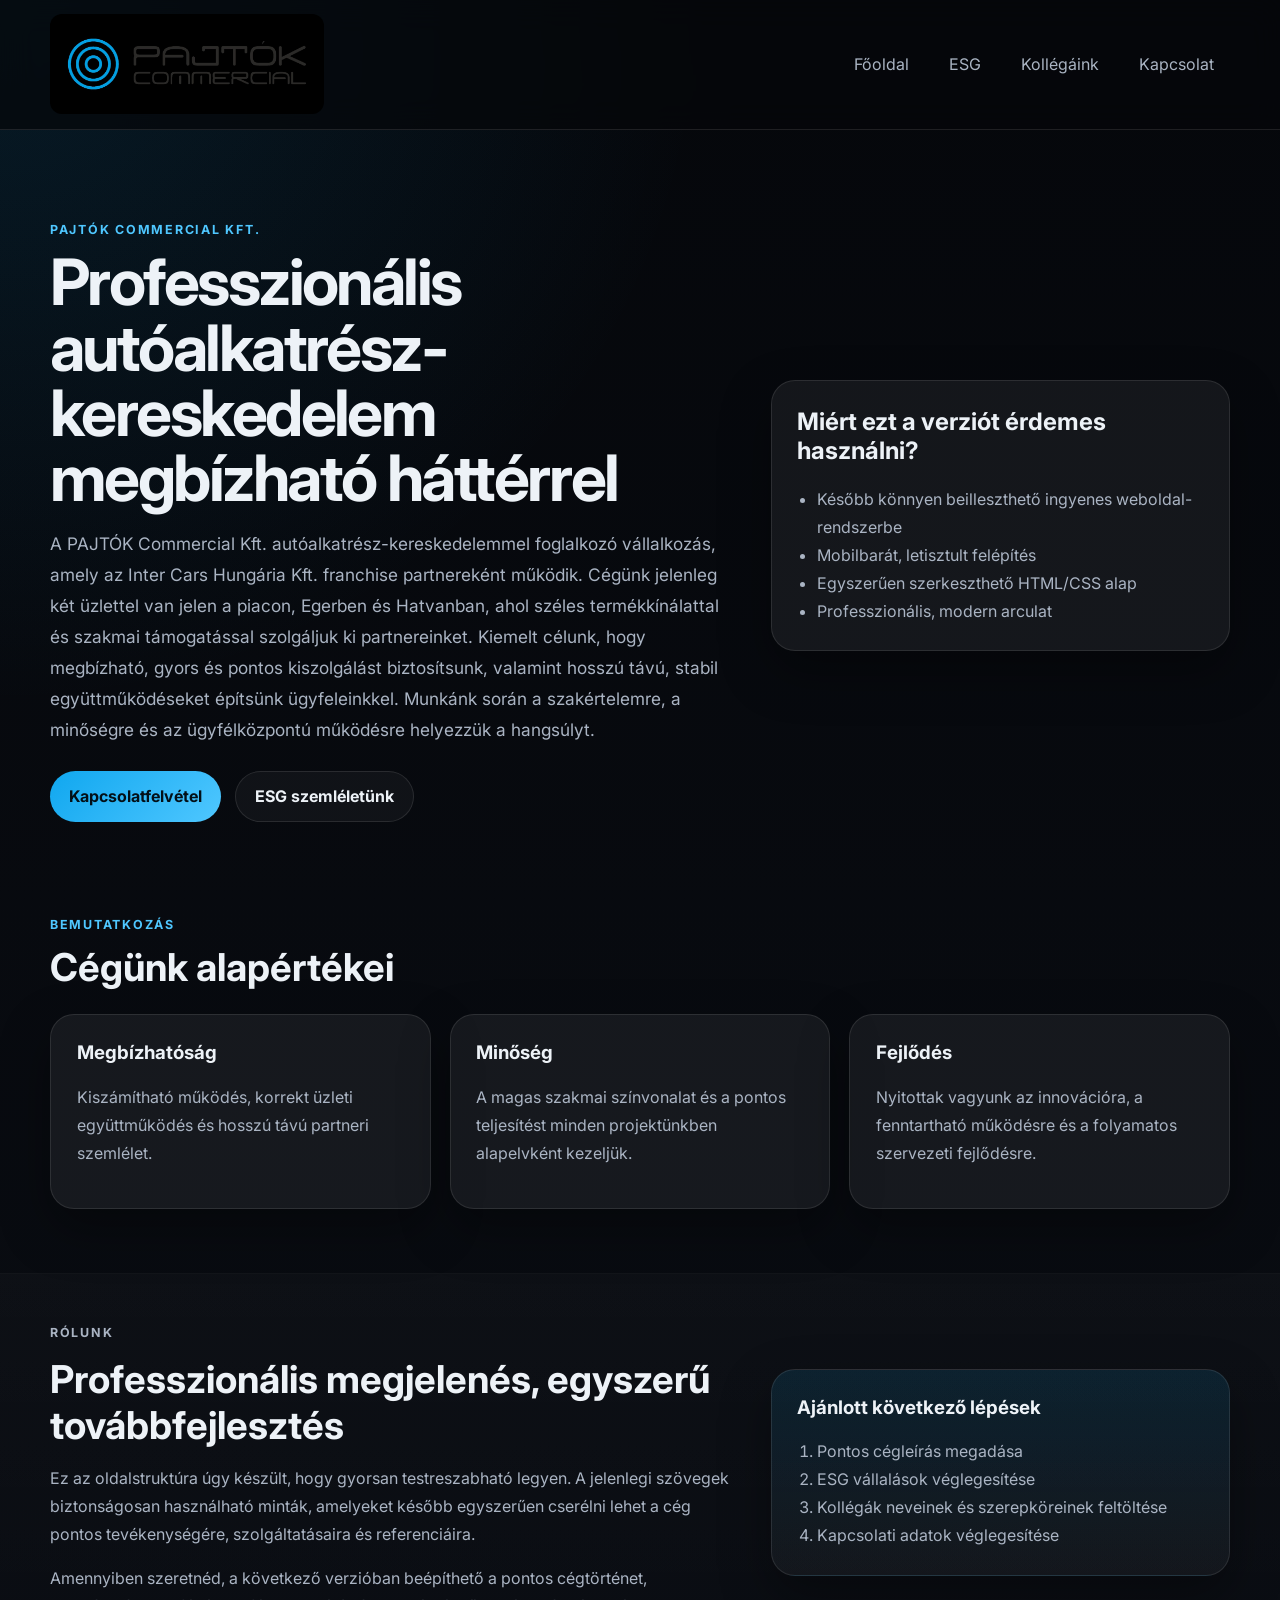
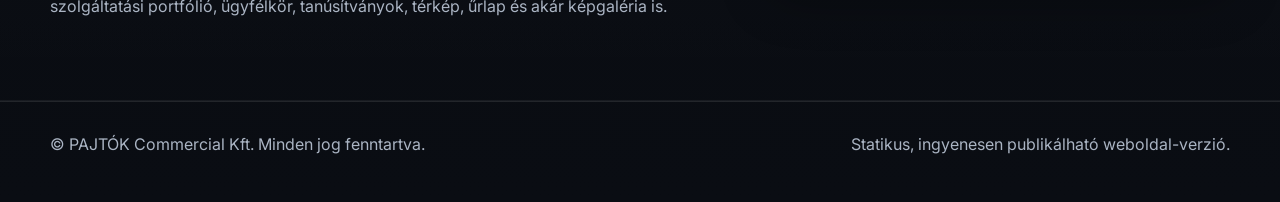
==== index.html @ 1215d2cc "Update index.html" ====
<!DOCTYPE html>
<html lang="hu">
<head>
  <meta charset="UTF-8" />
  <meta name="viewport" content="width=device-width, initial-scale=1.0" />
  <title>PAJTÓK Commercial Kft. – Bemutatkozás</title>
  <meta name="description" content="PAJTÓK Commercial Kft. bemutatkozó oldala." />
  <link rel="preconnect" href="https://fonts.googleapis.com">
  <link rel="preconnect" href="https://fonts.gstatic.com" crossorigin>
  <link href="https://fonts.googleapis.com/css2?family=Inter:wght@400;500;600;700;800&display=swap" rel="stylesheet">
  <link rel="stylesheet" href="styles.css" />
</head>
<body>
  <header class="site-header">
    <div class="container nav-wrap">
      <a class="brand" href="index.html">
        <img src="logo.jpg" alt="PAJTÓK Commercial Kft. logó" class="brand-logo" />
      </a>
      <button class="menu-toggle" aria-label="Menü megnyitása">☰</button>
      <nav class="site-nav">
        <a href="index.html">Főoldal</a>
<a href="esg.html">ESG</a>
<a href="kollegaink.html">Kollégáink</a>
<a href="kapcsolat.html">Kapcsolat</a>
      </nav>
    </div>
  </header>

  <main>
    <section class="hero">
      <div class="container hero-grid">
        <div>
          <p class="eyebrow">PAJTÓK Commercial Kft.</p>
          <h1>Professzionális autóalkatrész-kereskedelem megbízható háttérrel</h1>
          <p class="lead">
A PAJTÓK Commercial Kft. autóalkatrész-kereskedelemmel foglalkozó vállalkozás, amely az Inter Cars Hungária Kft. franchise partnereként működik. 
Cégünk jelenleg két üzlettel van jelen a piacon, Egerben és Hatvanban, ahol széles termékkínálattal és szakmai támogatással szolgáljuk ki partnereinket.

Kiemelt célunk, hogy megbízható, gyors és pontos kiszolgálást biztosítsunk, valamint hosszú távú, stabil együttműködéseket építsünk ügyfeleinkkel. 
Munkánk során a szakértelemre, a minőségre és az ügyfélközpontú működésre helyezzük a hangsúlyt.
</p>
          </p>
          <div class="hero-actions">
            <a class="btn btn-primary" href="kapcsolat.html">Kapcsolatfelvétel</a>
            <a class="btn btn-secondary" href="esg.html">ESG szemléletünk</a>
          </div>
        </div>
        <div class="hero-card glass">
          <h2>Miért ezt a verziót érdemes használni?</h2>
          <ul class="check-list">
            <li>Később könnyen beilleszthető ingyenes weboldal-rendszerbe</li>
            <li>Mobilbarát, letisztult felépítés</li>
            <li>Egyszerűen szerkeszthető HTML/CSS alap</li>
            <li>Professzionális, modern arculat</li>
          </ul>
        </div>
      </div>
    </section>

    <section class="section">
      <div class="container">
        <div class="section-heading">
          <p class="eyebrow">Bemutatkozás</p>
          <h2>Cégünk alapértékei</h2>
        </div>
        <div class="cards three">
          <article class="card">
            <h3>Megbízhatóság</h3>
            <p>Kiszámítható működés, korrekt üzleti együttműködés és hosszú távú partneri szemlélet.</p>
          </article>
          <article class="card">
            <h3>Minőség</h3>
            <p>A magas szakmai színvonalat és a pontos teljesítést minden projektünkben alapelvként kezeljük.</p>
          </article>
          <article class="card">
            <h3>Fejlődés</h3>
            <p>Nyitottak vagyunk az innovációra, a fenntartható működésre és a folyamatos szervezeti fejlődésre.</p>
          </article>
        </div>
      </div>
    </section>

    <section class="section section-alt">
      <div class="container split">
        <div>
          <p class="eyebrow">Rólunk</p>
          <h2>Professzionális megjelenés, egyszerű továbbfejlesztés</h2>
          <p>
            Ez az oldalstruktúra úgy készült, hogy gyorsan testreszabható legyen. A jelenlegi szövegek biztonságosan használható minták,
            amelyeket később egyszerűen cserélni lehet a cég pontos tevékenységére, szolgáltatásaira és referenciáira.
          </p>
          <p>
            Amennyiben szeretnéd, a következő verzióban beépíthető a pontos cégtörténet, szolgáltatási portfólió, ügyfélkör, tanúsítványok,
            térkép, űrlap és akár képgaléria is.
          </p>
        </div>
        <aside class="card accent-card">
          <h3>Ajánlott következő lépések</h3>
          <ol>
            <li>Pontos cégleírás megadása</li>
            <li>ESG vállalások véglegesítése</li>
            <li>Kollégák neveinek és szerepköreinek feltöltése</li>
            <li>Kapcsolati adatok véglegesítése</li>
          </ol>
        </aside>
      </div>
    </section>
  </main>

  <footer class="site-footer">
    <div class="container footer-wrap">
      <p>© <span id="year"></span> PAJTÓK Commercial Kft. Minden jog fenntartva.</p>
      <p class="footer-note">Statikus, ingyenesen publikálható weboldal-verzió.</p>
    </div>
  </footer>

  <script src="script.js"></script>
</body>
</html>
---- styles.css ----
:root {
  --bg: #06070a;
  --bg-soft: #0e1118;
  --panel: rgba(255, 255, 255, 0.06);
  --panel-strong: rgba(255, 255, 255, 0.09);
  --text: #edf2f7;
  --muted: #aab4c3;
  --line: rgba(255, 255, 255, 0.10);
  --accent: #10a7ef;
  --accent-2: #4fc7ff;
  --shadow: 0 20px 50px rgba(0,0,0,.35);
  --radius: 24px;
  --container: 1180px;
}

* { box-sizing: border-box; }
html { scroll-behavior: smooth; }
body {
  margin: 0;
  font-family: 'Inter', system-ui, sans-serif;
  background:
    radial-gradient(circle at top left, rgba(16, 167, 239, 0.12), transparent 32%),
    linear-gradient(180deg, #05070b 0%, #0a0d13 100%);
  color: var(--text);
}

a { color: inherit; text-decoration: none; }
img { max-width: 100%; display: block; }

.container {
  width: min(calc(100% - 2rem), var(--container));
  margin: 0 auto;
}

.site-header {
  position: sticky;
  top: 0;
  z-index: 20;
  backdrop-filter: blur(16px);
  background: rgba(6, 7, 10, 0.72);
  border-bottom: 1px solid var(--line);
}

.nav-wrap {
  display: flex;
  align-items: center;
  justify-content: space-between;
  gap: 1rem;
  padding: 0.9rem 0;
}

.brand-logo {
  height: 100px;
  width: auto;
  object-fit: contain;
  border-radius: 12px;
}

.site-nav {
  display: flex;
  gap: 0.5rem;
  flex-wrap: wrap;
}

.site-nav a {
  padding: 0.85rem 1rem;
  border-radius: 999px;
  color: var(--muted);
  transition: 0.25s ease;
}

.site-nav a:hover,
.site-nav a.active {
  color: white;
  background: rgba(16, 167, 239, 0.14);
}

.menu-toggle {
  display: none;
  border: 1px solid var(--line);
  background: transparent;
  color: white;
  border-radius: 14px;
  padding: 0.6rem 0.8rem;
  font-size: 1.1rem;
}

.hero,
.page-hero {
  padding: 5rem 0 3rem;
}

.hero-grid,
.split,
.contact-grid {
  display: grid;
  grid-template-columns: 1.2fr 0.8fr;
  gap: 2rem;
  align-items: center;
}

.hero h1,
.page-hero h1 {
  font-size: clamp(2.3rem, 5vw, 4.5rem);
  line-height: 1.02;
  margin: 0 0 1rem;
  letter-spacing: -0.04em;
}

.eyebrow {
  color: var(--accent-2);
  text-transform: uppercase;
  letter-spacing: 0.14em;
  font-size: 0.78rem;
  font-weight: 700;
  margin-bottom: 0.75rem;
}

.lead {
  font-size: 1.08rem;
  line-height: 1.8;
  color: var(--muted);
  max-width: 62ch;
}

.narrow { max-width: 54ch; }
.small-hero { padding-bottom: 1rem; }

.hero-actions {
  display: flex;
  gap: 0.85rem;
  flex-wrap: wrap;
  margin-top: 1.6rem;
}

.btn {
  display: inline-flex;
  align-items: center;
  justify-content: center;
  padding: 0.9rem 1.2rem;
  border-radius: 999px;
  font-weight: 700;
  transition: transform .2s ease, opacity .2s ease, background .2s ease;
}

.btn:hover { transform: translateY(-1px); }
.btn-primary {
  background: linear-gradient(135deg, var(--accent), var(--accent-2));
  color: #031018;
}
.btn-secondary {
  border: 1px solid var(--line);
  background: rgba(255,255,255,.04);
}

.glass,
.card,
.team-card {
  background: var(--panel);
  border: 1px solid var(--line);
  border-radius: var(--radius);
  box-shadow: var(--shadow);
}

.hero-card,
.card,
.team-card {
  padding: 1.6rem;
}

.section {
  padding: 2.2rem 0 4rem;
}

.section-alt {
  background: linear-gradient(180deg, rgba(255,255,255,0.02), rgba(255,255,255,0));
  border-top: 1px solid rgba(255,255,255,0.04);
  border-bottom: 1px solid rgba(255,255,255,0.04);
}

.section-heading { margin-bottom: 1.5rem; }
.section-heading h2,
.split h2 { font-size: clamp(1.8rem, 3vw, 2.7rem); margin: 0; }

.cards.three {
  display: grid;
  grid-template-columns: repeat(3, 1fr);
  gap: 1.2rem;
}

.card h3,
.team-card h3,
.hero-card h2 { margin-top: 0; }
.card p,
.team-card p,
.split p,
.hero-card li,
.styled-list li,
.accent-card li { color: var(--muted); line-height: 1.75; }

.check-list,
.styled-list,
.accent-card ol {
  margin: 0;
  padding-left: 1.2rem;
}

.pill {
  display: inline-block;
  margin-bottom: 0.9rem;
  padding: 0.35rem 0.7rem;
  border-radius: 999px;
  background: rgba(16, 167, 239, 0.14);
  color: var(--accent-2);
  font-size: 0.82rem;
  font-weight: 700;
}

.accent-card {
  background: linear-gradient(180deg, rgba(16,167,239,.12), rgba(255,255,255,.04));
}

.team-card {
  text-align: center;
}

.avatar {
  width: 74px;
  height: 74px;
  margin: 0 auto 1rem;
  border-radius: 50%;
  background: linear-gradient(135deg, var(--accent), var(--accent-2));
  color: #031018;
  display: grid;
  place-items: center;
  font-weight: 800;
  font-size: 1.15rem;
}

.role {
  color: var(--accent-2) !important;
  font-weight: 600;
}

.contact-grid {
  align-items: start;
}

.contact-card h2 { margin-top: 0; }
.contact-list {
  display: grid;
  gap: 1rem;
}
.contact-label {
  display: block;
  color: var(--muted);
  font-size: 0.82rem;
  margin-bottom: 0.25rem;
  text-transform: uppercase;
  letter-spacing: 0.08em;
}

.contact-form {
  display: grid;
  gap: 1rem;
}

.contact-form label {
  display: grid;
  gap: 0.5rem;
  color: var(--muted);
  font-weight: 500;
}

.contact-form input,
.contact-form textarea {
  width: 100%;
  border: 1px solid var(--line);
  border-radius: 18px;
  background: rgba(255,255,255,0.04);
  color: white;
  padding: 0.95rem 1rem;
  font: inherit;
}

.form-note {
  margin-top: 0.9rem;
  color: var(--muted);
  font-size: 0.92rem;
}

.site-footer {
  border-top: 1px solid var(--line);
  padding: 1rem 0 2rem;
}

.footer-wrap {
  display: flex;
  justify-content: space-between;
  gap: 1rem;
  flex-wrap: wrap;
  color: var(--muted);
}

@media (max-width: 920px) {
  .hero-grid,
  .split,
  .contact-grid,
  .cards.three {
    grid-template-columns: 1fr;
  }

  .menu-toggle { display: inline-block; }
  .site-nav {
    display: none;
    position: absolute;
    left: 1rem;
    right: 1rem;
    top: calc(100% + 0.5rem);
    flex-direction: column;
    padding: 0.8rem;
    background: rgba(8, 10, 15, 0.98);
    border: 1px solid var(--line);
    border-radius: 20px;
  }
  .site-nav.open { display: flex; }
}
.brand {
background: transparent;
  padding: 0;
  border-radius: 0;
}
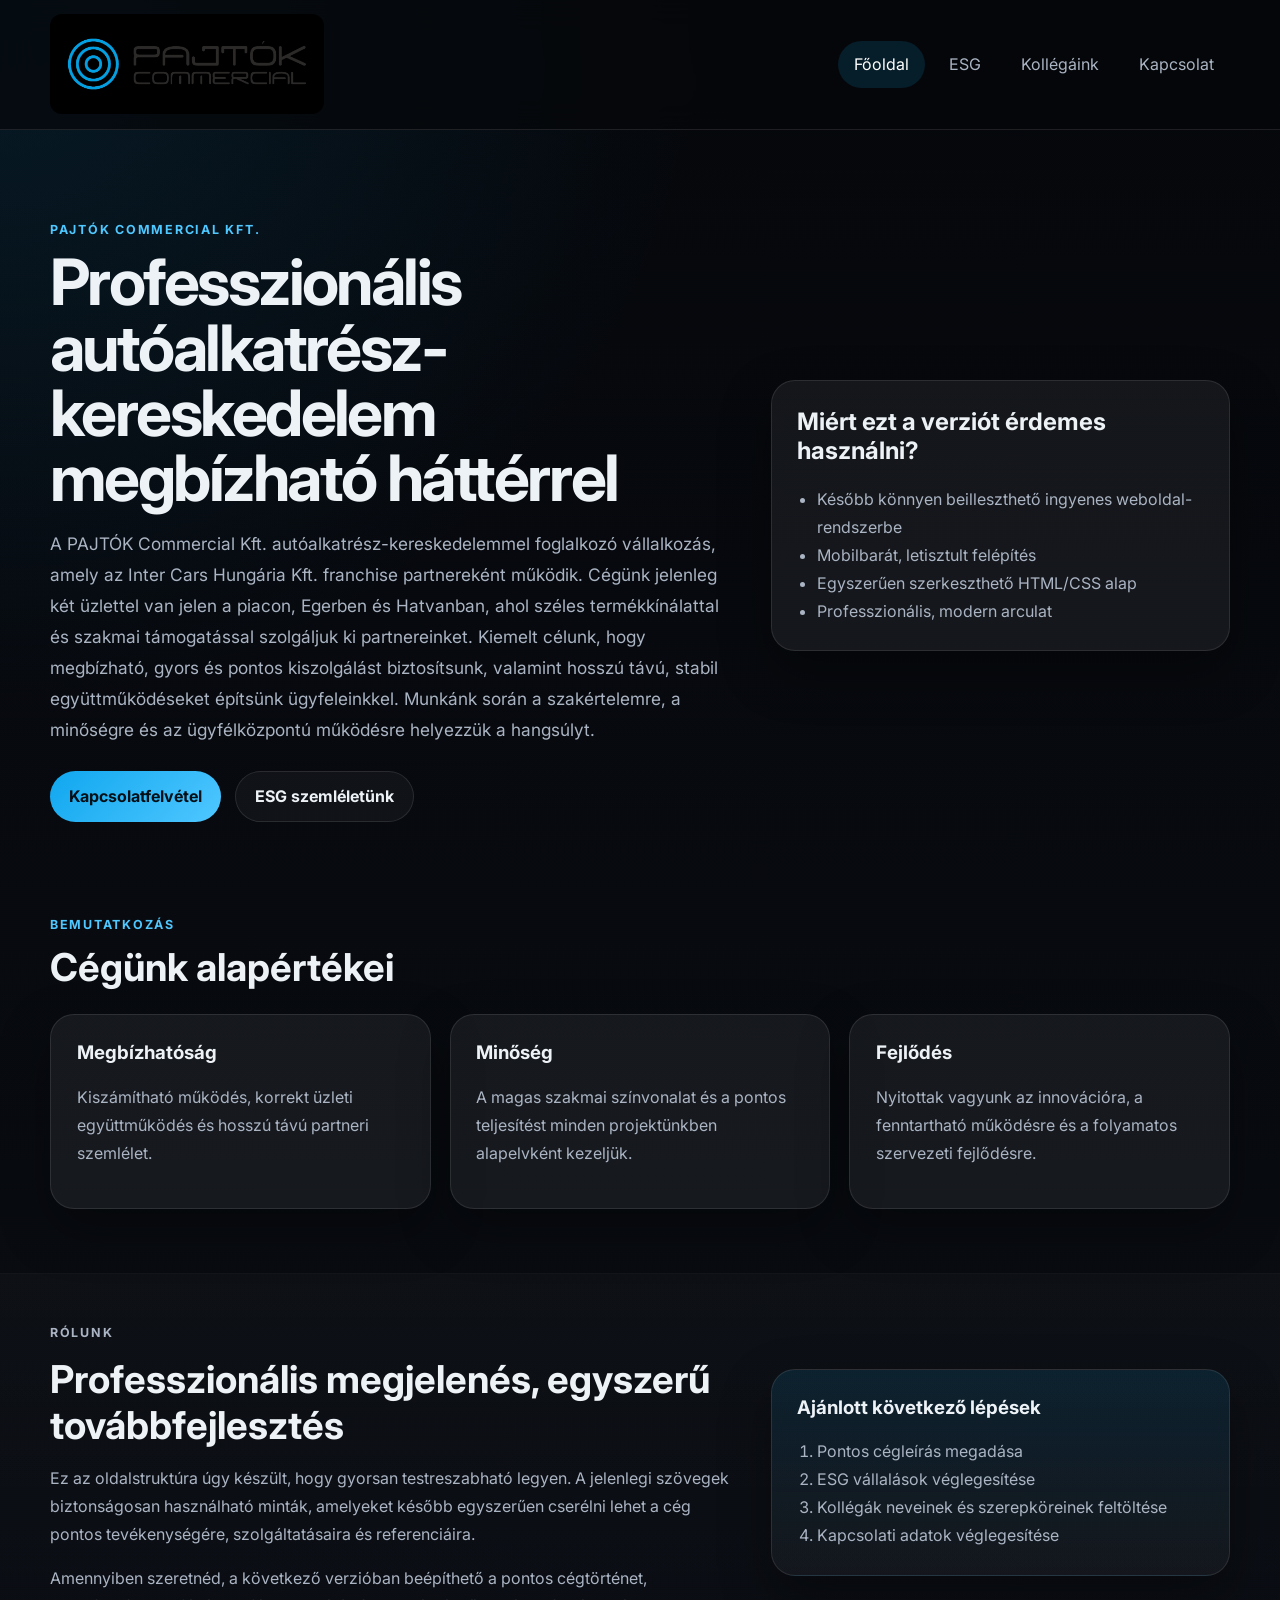
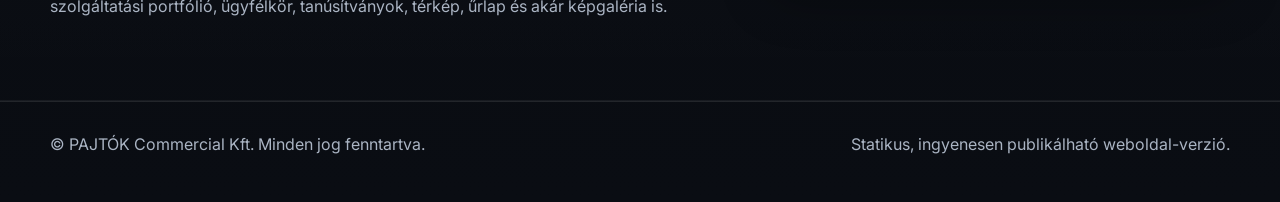
==== commit bf407df6: "Update index.html" ====
--- a/index.html
+++ b/index.html
@@ -18,7 +18,7 @@
       </a>
       <button class="menu-toggle" aria-label="Menü megnyitása">☰</button>
       <nav class="site-nav">
-        <a href="index.html">Főoldal</a>
+        <a class="active" href="index.html">Főoldal</a>
 <a href="esg.html">ESG</a>
 <a href="kollegaink.html">Kollégáink</a>
 <a href="kapcsolat.html">Kapcsolat</a>
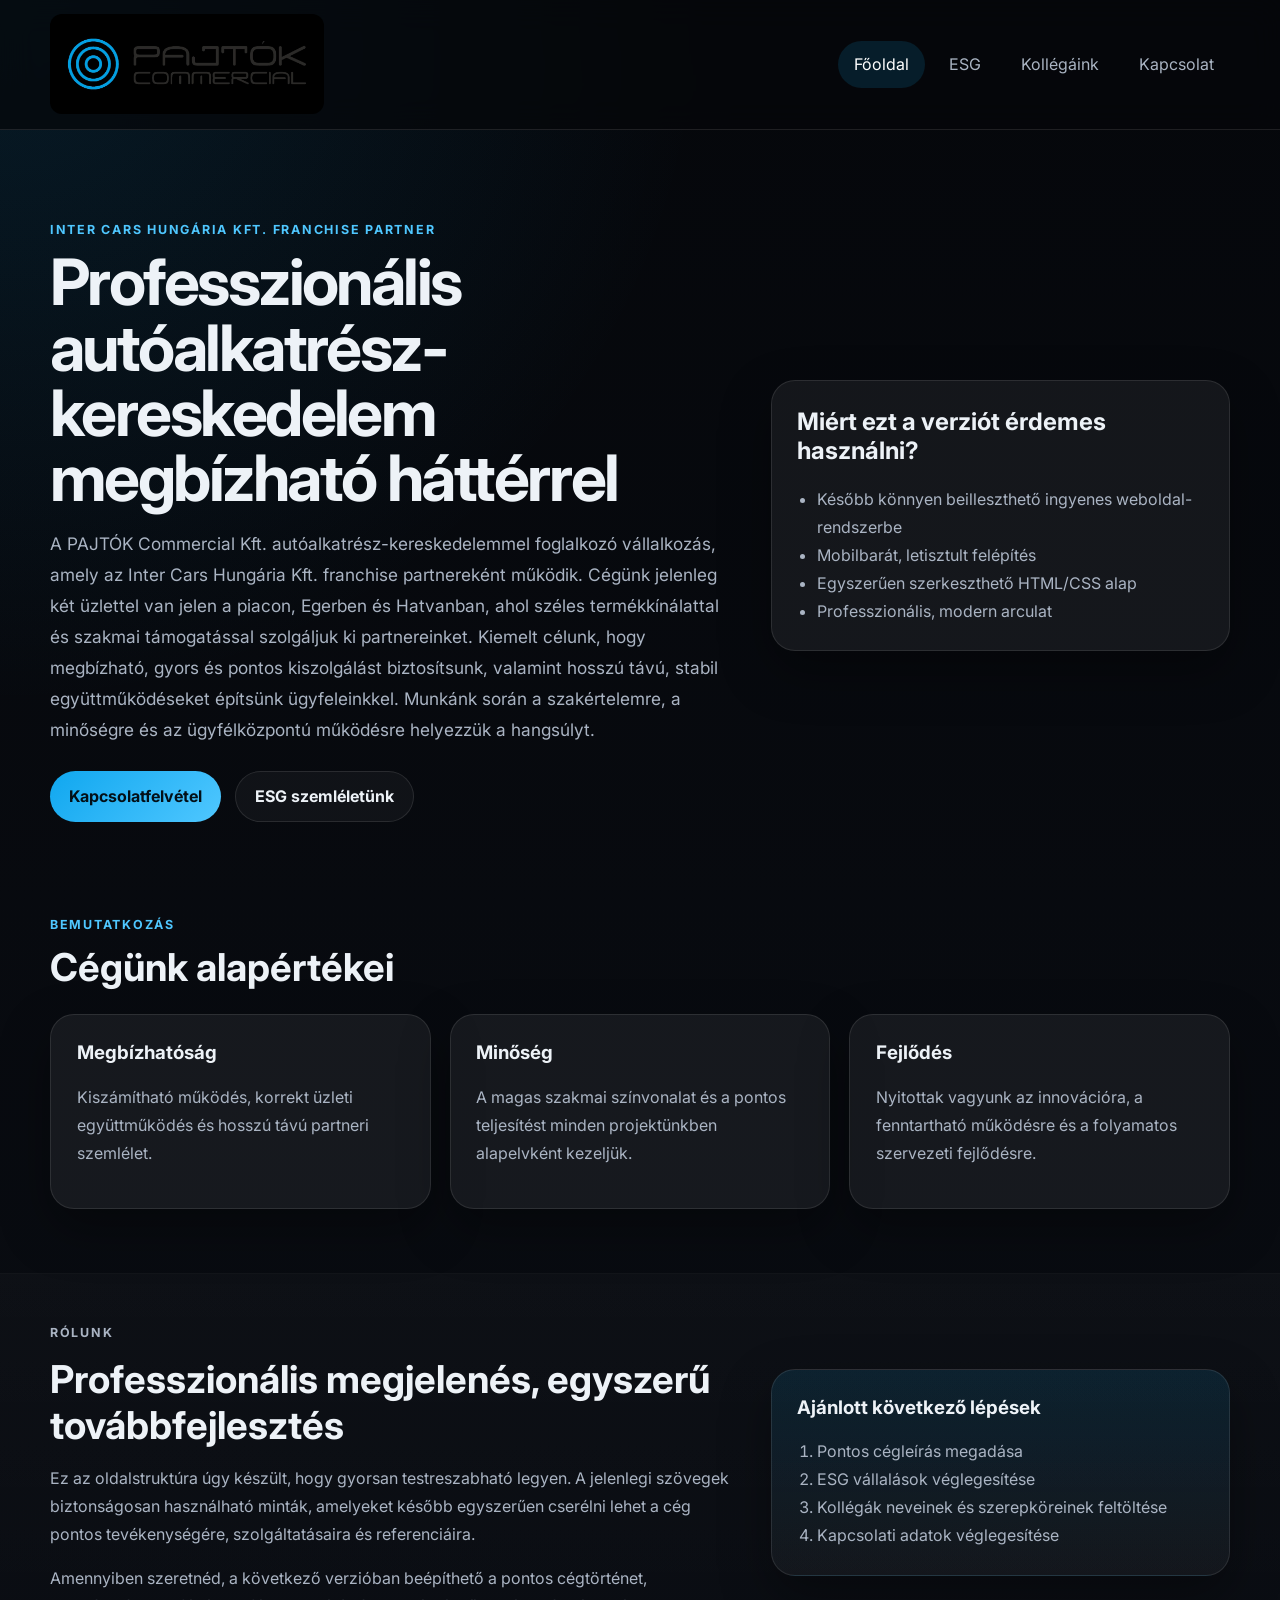
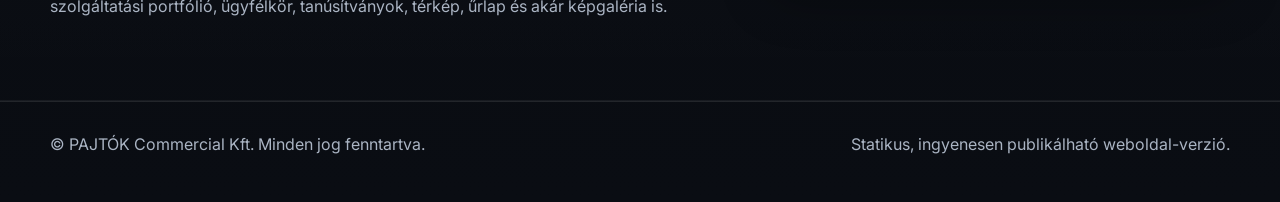
==== commit 4211d46b: "Update index.html" ====
--- a/index.html
+++ b/index.html
@@ -30,7 +30,7 @@
     <section class="hero">
       <div class="container hero-grid">
         <div>
-          <p class="eyebrow">PAJTÓK Commercial Kft.</p>
+          <p class="eyebrow">Inter Cars Hungária Kft. franchise partner</p>
           <h1>Professzionális autóalkatrész-kereskedelem megbízható háttérrel</h1>
           <p class="lead">
 A PAJTÓK Commercial Kft. autóalkatrész-kereskedelemmel foglalkozó vállalkozás, amely az Inter Cars Hungária Kft. franchise partnereként működik. 
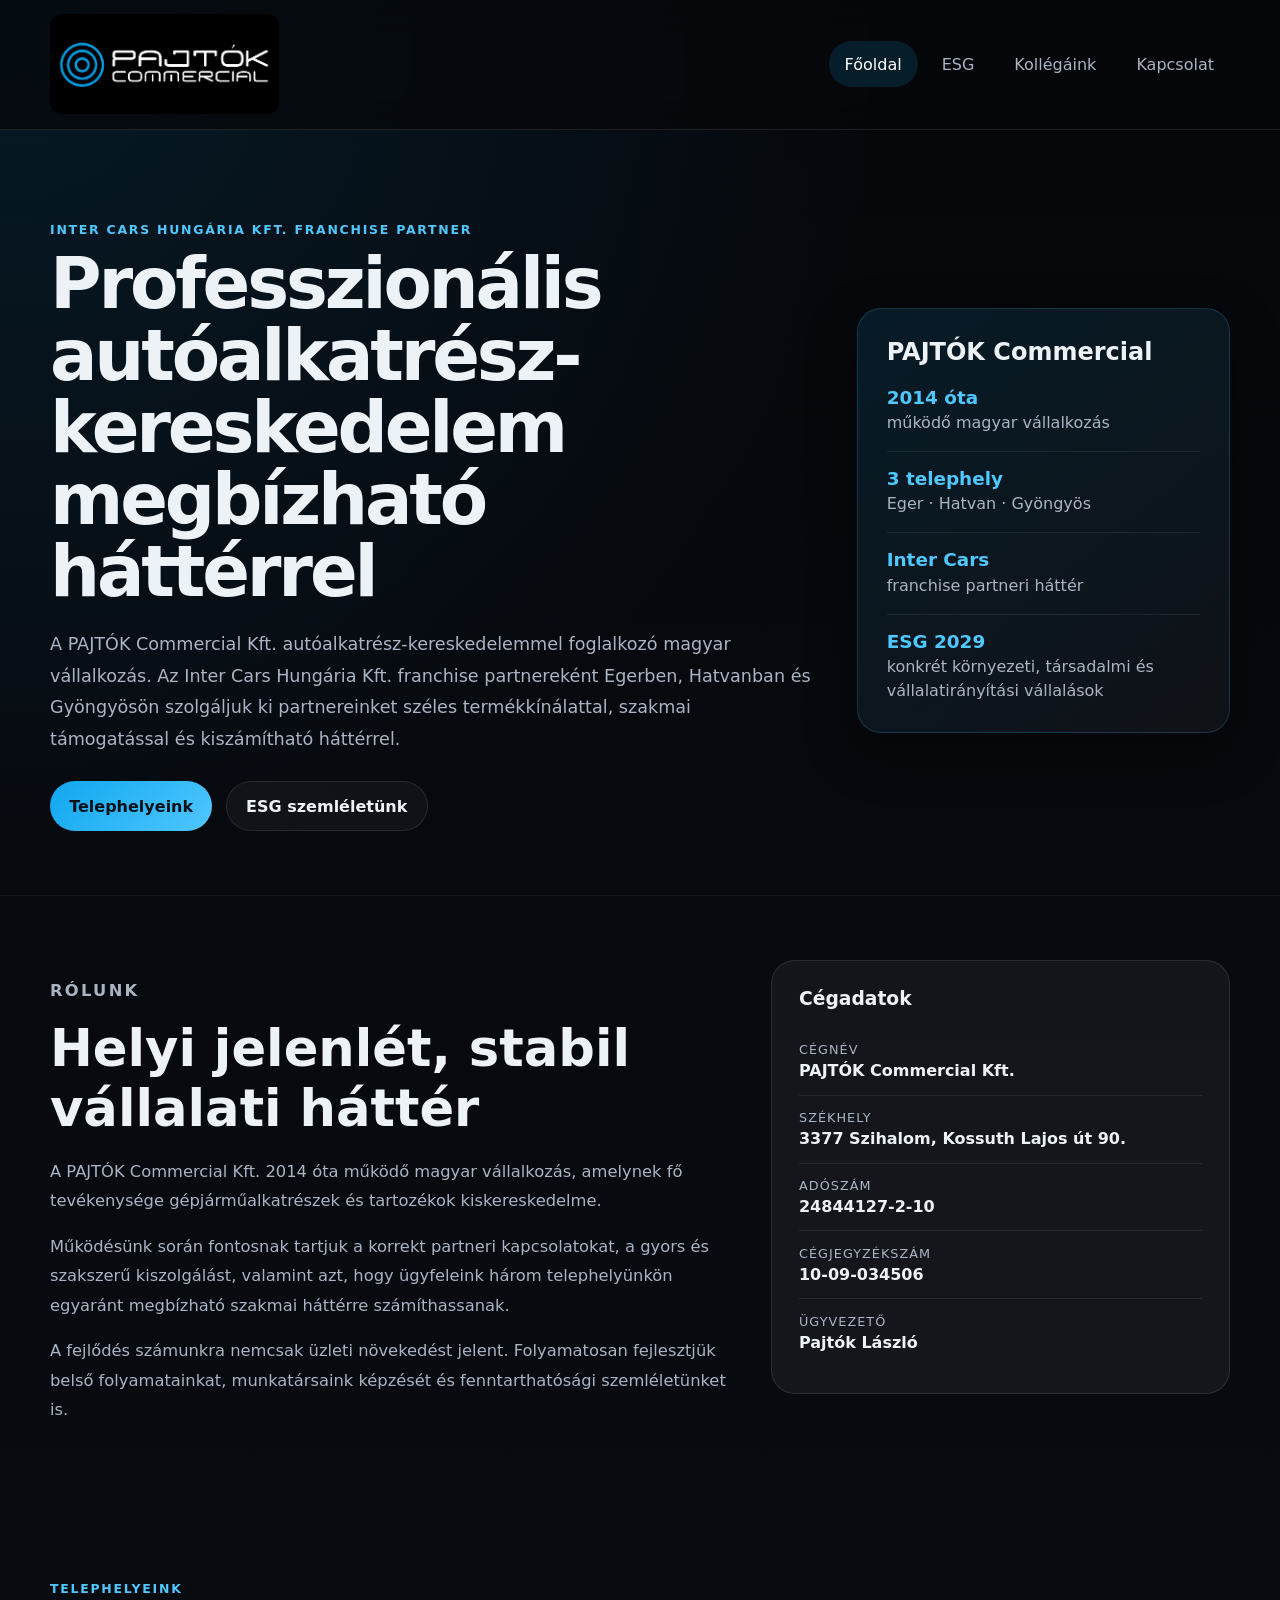
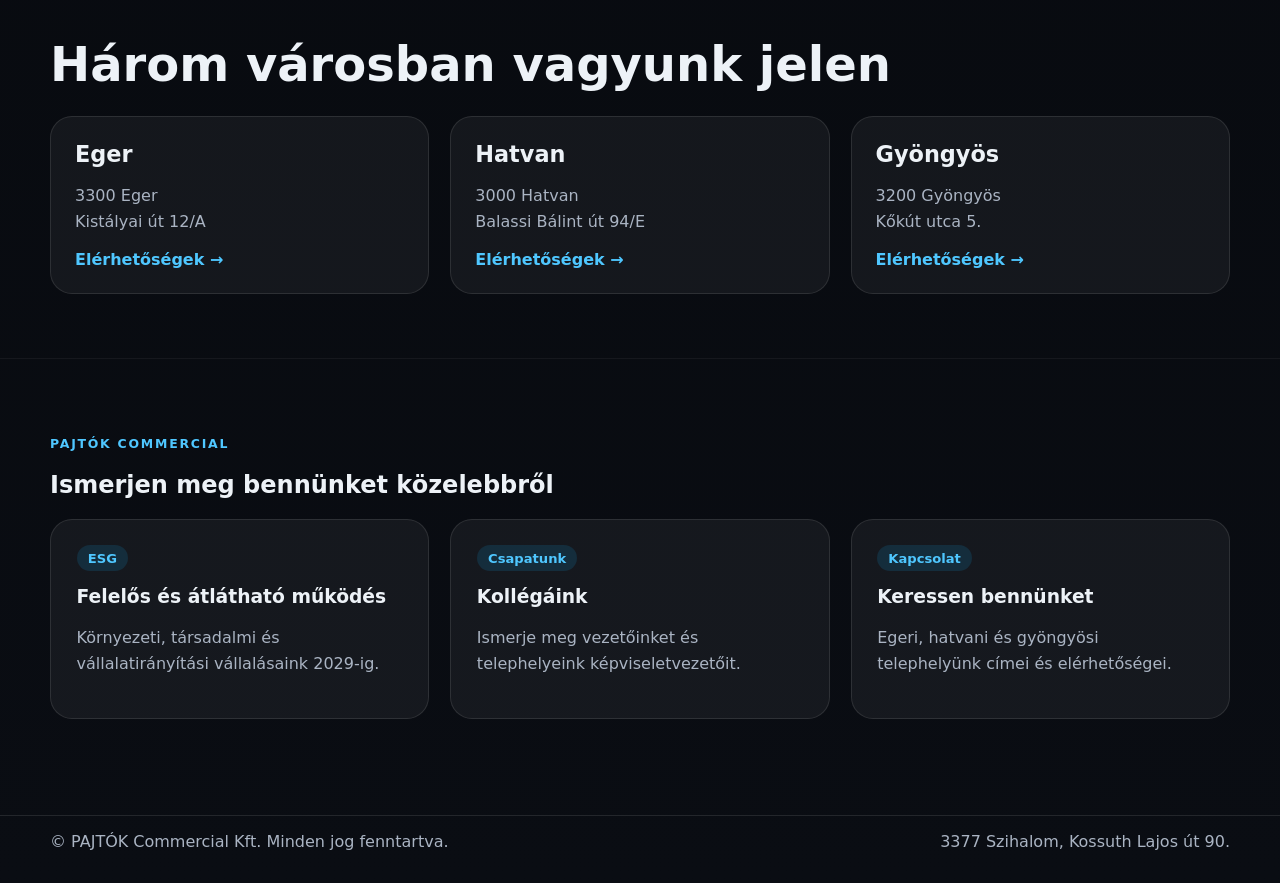
==== commit 6840bfdf: "Update index.html" ====
--- a/index.html
+++ b/index.html
@@ -1,119 +1,571 @@
 <!DOCTYPE html>
 <html lang="hu">
+
 <head>
   <meta charset="UTF-8" />
   <meta name="viewport" content="width=device-width, initial-scale=1.0" />
-  <title>PAJTÓK Commercial Kft. – Bemutatkozás</title>
-  <meta name="description" content="PAJTÓK Commercial Kft. bemutatkozó oldala." />
-  <link rel="preconnect" href="https://fonts.googleapis.com">
-  <link rel="preconnect" href="https://fonts.gstatic.com" crossorigin>
-  <link href="https://fonts.googleapis.com/css2?family=Inter:wght@400;500;600;700;800&display=swap" rel="stylesheet">
+
+  <title>Autóalkatrész Eger, Hatvan és Gyöngyös | PAJTÓK Commercial Kft.</title>
+
+  <meta
+    name="description"
+    content="PAJTÓK Commercial Kft. – professzionális autóalkatrész-kereskedelem Egerben, Hatvanban és Gyöngyösön. Az Inter Cars Hungária Kft. franchise partnere."
+  />
+
   <link rel="stylesheet" href="styles.css" />
+
+  <style>
+
+    .home-hero {
+      padding: 5rem 0 4rem;
+    }
+
+    .home-hero-grid {
+      display: grid;
+      grid-template-columns: 1.35fr 0.65fr;
+      gap: 2rem;
+      align-items: center;
+    }
+
+    .home-hero h1 {
+      font-size: clamp(2.7rem, 5.5vw, 5rem);
+      line-height: 1.02;
+      margin: 0 0 1.3rem;
+      letter-spacing: -0.045em;
+    }
+
+    .home-lead {
+      color: var(--muted);
+      font-size: 1.1rem;
+      line-height: 1.8;
+      max-width: 68ch;
+    }
+
+    .hero-info-card {
+      background:
+        linear-gradient(
+          145deg,
+          rgba(16, 167, 239, 0.12),
+          rgba(255,255,255,0.04)
+        );
+      border: 1px solid rgba(79, 199, 255, 0.18);
+      border-radius: 24px;
+      padding: 1.8rem;
+      box-shadow: var(--shadow);
+    }
+
+    .hero-info-card h2 {
+      margin-top: 0;
+      margin-bottom: 1.3rem;
+    }
+
+    .hero-stat {
+      padding: 1rem 0;
+      border-bottom: 1px solid rgba(255,255,255,0.08);
+    }
+
+    .hero-stat:last-child {
+      border-bottom: 0;
+      padding-bottom: 0;
+    }
+
+    .hero-stat:first-of-type {
+      padding-top: 0;
+    }
+
+    .hero-stat strong {
+      display: block;
+      color: var(--accent-2);
+      font-size: 1.15rem;
+      margin-bottom: 0.2rem;
+    }
+
+    .hero-stat span {
+      color: var(--muted);
+      line-height: 1.5;
+    }
+
+    .about-home {
+      padding: 4rem 0;
+      border-top: 1px solid rgba(255,255,255,0.05);
+    }
+
+    .about-grid {
+      display: grid;
+      grid-template-columns: 1.2fr 0.8fr;
+      gap: 2rem;
+      align-items: start;
+    }
+
+    .about-copy h2 {
+      font-size: clamp(2rem, 4vw, 3.3rem);
+      margin: 0 0 1.2rem;
+    }
+
+    .about-copy p {
+      color: var(--muted);
+      line-height: 1.8;
+      font-size: 1.02rem;
+    }
+
+    .facts-card {
+      background: rgba(255,255,255,0.05);
+      border: 1px solid rgba(255,255,255,0.10);
+      border-radius: 24px;
+      padding: 1.7rem;
+    }
+
+    .facts-card h3 {
+      margin-top: 0;
+    }
+
+    .fact-row {
+      padding: 0.9rem 0;
+      border-bottom: 1px solid rgba(255,255,255,0.08);
+    }
+
+    .fact-row:last-child {
+      border-bottom: 0;
+    }
+
+    .fact-label {
+      display: block;
+      color: var(--muted);
+      font-size: 0.8rem;
+      text-transform: uppercase;
+      letter-spacing: 0.08em;
+      margin-bottom: 0.25rem;
+    }
+
+    .fact-value {
+      color: var(--text);
+      font-weight: 700;
+    }
+
+    .locations-home {
+      padding: 4rem 0;
+    }
+
+    .locations-home h2 {
+      font-size: clamp(2rem, 4vw, 3rem);
+      margin-bottom: 1.5rem;
+    }
+
+    .location-grid-home {
+      display: grid;
+      grid-template-columns: repeat(3, 1fr);
+      gap: 1.3rem;
+    }
+
+    .location-home-card {
+      background: rgba(255,255,255,0.05);
+      border: 1px solid rgba(255,255,255,0.10);
+      border-radius: 22px;
+      padding: 1.5rem;
+    }
+
+    .location-home-card h3 {
+      margin: 0 0 0.7rem;
+      font-size: 1.4rem;
+    }
+
+    .location-home-card p {
+      color: var(--muted);
+      line-height: 1.6;
+    }
+
+    .location-home-card a {
+      color: var(--accent-2);
+      font-weight: 700;
+    }
+
+    .home-links {
+      padding: 4rem 0;
+      border-top: 1px solid rgba(255,255,255,0.05);
+    }
+
+    .home-links-grid {
+      display: grid;
+      grid-template-columns: repeat(3, 1fr);
+      gap: 1.3rem;
+    }
+
+    .home-link-card {
+      display: block;
+      background: rgba(255,255,255,0.05);
+      border: 1px solid rgba(255,255,255,0.10);
+      border-radius: 22px;
+      padding: 1.6rem;
+      transition: transform .2s ease, border-color .2s ease;
+    }
+
+    .home-link-card:hover {
+      transform: translateY(-3px);
+      border-color: rgba(79,199,255,0.30);
+    }
+
+    .home-link-card h3 {
+      margin-top: 0;
+    }
+
+    .home-link-card p {
+      color: var(--muted);
+      line-height: 1.6;
+    }
+
+    .site-footer {
+      margin-top: 2rem;
+    }
+
+    @media (max-width: 950px) {
+
+      .home-hero-grid,
+      .about-grid,
+      .location-grid-home,
+      .home-links-grid {
+        grid-template-columns: 1fr;
+      }
+
+    }
+
+  </style>
 </head>
+
+
 <body>
-  <header class="site-header">
-    <div class="container nav-wrap">
-      <a class="brand" href="index.html">
-        <img src="logo.jpg" alt="PAJTÓK Commercial Kft. logó" class="brand-logo" />
-      </a>
-      <button class="menu-toggle" aria-label="Menü megnyitása">☰</button>
-      <nav class="site-nav">
-        <a class="active" href="index.html">Főoldal</a>
-<a href="esg.html">ESG</a>
-<a href="kollegaink.html">Kollégáink</a>
-<a href="kapcsolat.html">Kapcsolat</a>
-      </nav>
+
+<header class="site-header">
+
+  <div class="container nav-wrap">
+
+    <a class="brand" href="index.html">
+      <img
+        src="logo.jpg"
+        alt="PAJTÓK Commercial Kft. logó"
+        class="brand-logo"
+      />
+    </a>
+
+    <nav class="site-nav">
+      <a class="active" href="index.html">Főoldal</a>
+      <a href="esg.html">ESG</a>
+      <a href="kollegaink.html">Kollégáink</a>
+      <a href="kapcsolat.html">Kapcsolat</a>
+    </nav>
+
+  </div>
+
+</header>
+
+
+<main>
+
+  <!-- HERO -->
+
+  <section class="home-hero">
+
+    <div class="container home-hero-grid">
+
+      <div>
+
+        <p class="eyebrow">
+          Inter Cars Hungária Kft. franchise partner
+        </p>
+
+        <h1>
+          Professzionális autóalkatrész-kereskedelem megbízható háttérrel
+        </h1>
+
+        <p class="home-lead">
+          A PAJTÓK Commercial Kft. autóalkatrész-kereskedelemmel
+          foglalkozó magyar vállalkozás. Az Inter Cars Hungária Kft.
+          franchise partnereként Egerben, Hatvanban és Gyöngyösön
+          szolgáljuk ki partnereinket széles termékkínálattal,
+          szakmai támogatással és kiszámítható háttérrel.
+        </p>
+
+        <div class="hero-actions">
+
+          <a class="btn btn-primary" href="kapcsolat.html">
+            Telephelyeink
+          </a>
+
+          <a class="btn btn-secondary" href="esg.html">
+            ESG szemléletünk
+          </a>
+
+        </div>
+
+      </div>
+
+
+      <aside class="hero-info-card">
+
+        <h2>PAJTÓK Commercial</h2>
+
+        <div class="hero-stat">
+          <strong>2014 óta</strong>
+          <span>működő magyar vállalkozás</span>
+        </div>
+
+        <div class="hero-stat">
+          <strong>3 telephely</strong>
+          <span>Eger · Hatvan · Gyöngyös</span>
+        </div>
+
+        <div class="hero-stat">
+          <strong>Inter Cars</strong>
+          <span>franchise partneri háttér</span>
+        </div>
+
+        <div class="hero-stat">
+          <strong>ESG 2029</strong>
+          <span>konkrét környezeti, társadalmi és vállalatirányítási vállalások</span>
+        </div>
+
+      </aside>
+
     </div>
-  </header>
-
-  <main>
-    <section class="hero">
-      <div class="container hero-grid">
-        <div>
-          <p class="eyebrow">Inter Cars Hungária Kft. franchise partner</p>
-          <h1>Professzionális autóalkatrész-kereskedelem megbízható háttérrel</h1>
-          <p class="lead">
-A PAJTÓK Commercial Kft. autóalkatrész-kereskedelemmel foglalkozó vállalkozás, amely az Inter Cars Hungária Kft. franchise partnereként működik. 
-Cégünk jelenleg két üzlettel van jelen a piacon, Egerben és Hatvanban, ahol széles termékkínálattal és szakmai támogatással szolgáljuk ki partnereinket.
-
-Kiemelt célunk, hogy megbízható, gyors és pontos kiszolgálást biztosítsunk, valamint hosszú távú, stabil együttműködéseket építsünk ügyfeleinkkel. 
-Munkánk során a szakértelemre, a minőségre és az ügyfélközpontú működésre helyezzük a hangsúlyt.
-</p>
+
+  </section>
+
+
+  <!-- RÓLUNK -->
+
+  <section class="about-home">
+
+    <div class="container about-grid">
+
+      <div class="about-copy">
+
+        <p class="eyebrow">Rólunk</p>
+
+        <h2>
+          Helyi jelenlét, stabil vállalati háttér
+        </h2>
+
+        <p>
+          A PAJTÓK Commercial Kft. 2014 óta működő magyar
+          vállalkozás, amelynek fő tevékenysége gépjárműalkatrészek
+          és tartozékok kiskereskedelme.
+        </p>
+
+        <p>
+          Működésünk során fontosnak tartjuk a korrekt partneri
+          kapcsolatokat, a gyors és szakszerű kiszolgálást,
+          valamint azt, hogy ügyfeleink három telephelyünkön
+          egyaránt megbízható szakmai háttérre számíthassanak.
+        </p>
+
+        <p>
+          A fejlődés számunkra nemcsak üzleti növekedést jelent.
+          Folyamatosan fejlesztjük belső folyamatainkat,
+          munkatársaink képzését és fenntarthatósági szemléletünket is.
+        </p>
+
+      </div>
+
+
+      <aside class="facts-card">
+
+        <h3>Cégadatok</h3>
+
+        <div class="fact-row">
+          <span class="fact-label">Cégnév</span>
+          <span class="fact-value">
+            PAJTÓK Commercial Kft.
+          </span>
+        </div>
+
+        <div class="fact-row">
+          <span class="fact-label">Székhely</span>
+          <span class="fact-value">
+            3377 Szihalom, Kossuth Lajos út 90.
+          </span>
+        </div>
+
+        <div class="fact-row">
+          <span class="fact-label">Adószám</span>
+          <span class="fact-value">
+            24844127-2-10
+          </span>
+        </div>
+
+        <div class="fact-row">
+          <span class="fact-label">Cégjegyzékszám</span>
+          <span class="fact-value">
+            10-09-034506
+          </span>
+        </div>
+
+        <div class="fact-row">
+          <span class="fact-label">Ügyvezető</span>
+          <span class="fact-value">
+            Pajtók László
+          </span>
+        </div>
+
+      </aside>
+
+    </div>
+
+  </section>
+
+
+  <!-- TELEPHELYEK -->
+
+  <section class="locations-home">
+
+    <div class="container">
+
+      <p class="eyebrow">Telephelyeink</p>
+
+      <h2>Három városban vagyunk jelen</h2>
+
+
+      <div class="location-grid-home">
+
+        <article class="location-home-card">
+
+          <h3>Eger</h3>
+
+          <p>
+            3300 Eger<br>
+            Kistályai út 12/A
           </p>
-          <div class="hero-actions">
-            <a class="btn btn-primary" href="kapcsolat.html">Kapcsolatfelvétel</a>
-            <a class="btn btn-secondary" href="esg.html">ESG szemléletünk</a>
-          </div>
-        </div>
-        <div class="hero-card glass">
-          <h2>Miért ezt a verziót érdemes használni?</h2>
-          <ul class="check-list">
-            <li>Később könnyen beilleszthető ingyenes weboldal-rendszerbe</li>
-            <li>Mobilbarát, letisztult felépítés</li>
-            <li>Egyszerűen szerkeszthető HTML/CSS alap</li>
-            <li>Professzionális, modern arculat</li>
-          </ul>
-        </div>
+
+          <a href="kapcsolat.html">
+            Elérhetőségek →
+          </a>
+
+        </article>
+
+
+        <article class="location-home-card">
+
+          <h3>Hatvan</h3>
+
+          <p>
+            3000 Hatvan<br>
+            Balassi Bálint út 94/E
+          </p>
+
+          <a href="kapcsolat.html">
+            Elérhetőségek →
+          </a>
+
+        </article>
+
+
+        <article class="location-home-card">
+
+          <h3>Gyöngyös</h3>
+
+          <p>
+            3200 Gyöngyös<br>
+            Kőkút utca 5.
+          </p>
+
+          <a href="kapcsolat.html">
+            Elérhetőségek →
+          </a>
+
+        </article>
+
       </div>
-    </section>
-
-    <section class="section">
-      <div class="container">
-        <div class="section-heading">
-          <p class="eyebrow">Bemutatkozás</p>
-          <h2>Cégünk alapértékei</h2>
-        </div>
-        <div class="cards three">
-          <article class="card">
-            <h3>Megbízhatóság</h3>
-            <p>Kiszámítható működés, korrekt üzleti együttműködés és hosszú távú partneri szemlélet.</p>
-          </article>
-          <article class="card">
-            <h3>Minőség</h3>
-            <p>A magas szakmai színvonalat és a pontos teljesítést minden projektünkben alapelvként kezeljük.</p>
-          </article>
-          <article class="card">
-            <h3>Fejlődés</h3>
-            <p>Nyitottak vagyunk az innovációra, a fenntartható működésre és a folyamatos szervezeti fejlődésre.</p>
-          </article>
-        </div>
+
+    </div>
+
+  </section>
+
+
+  <!-- FONTOS OLDALAK -->
+
+  <section class="home-links">
+
+    <div class="container">
+
+      <p class="eyebrow">PAJTÓK Commercial</p>
+
+      <h2>
+        Ismerjen meg bennünket közelebbről
+      </h2>
+
+      <div class="home-links-grid">
+
+        <a class="home-link-card" href="esg.html">
+
+          <span class="pill">ESG</span>
+
+          <h3>
+            Felelős és átlátható működés
+          </h3>
+
+          <p>
+            Környezeti, társadalmi és vállalatirányítási
+            vállalásaink 2029-ig.
+          </p>
+
+        </a>
+
+
+        <a class="home-link-card" href="kollegaink.html">
+
+          <span class="pill">Csapatunk</span>
+
+          <h3>
+            Kollégáink
+          </h3>
+
+          <p>
+            Ismerje meg vezetőinket és telephelyeink
+            képviseletvezetőit.
+          </p>
+
+        </a>
+
+
+        <a class="home-link-card" href="kapcsolat.html">
+
+          <span class="pill">Kapcsolat</span>
+
+          <h3>
+            Keressen bennünket
+          </h3>
+
+          <p>
+            Egeri, hatvani és gyöngyösi telephelyünk
+            címei és elérhetőségei.
+          </p>
+
+        </a>
+
       </div>
-    </section>
-
-    <section class="section section-alt">
-      <div class="container split">
-        <div>
-          <p class="eyebrow">Rólunk</p>
-          <h2>Professzionális megjelenés, egyszerű továbbfejlesztés</h2>
-          <p>
-            Ez az oldalstruktúra úgy készült, hogy gyorsan testreszabható legyen. A jelenlegi szövegek biztonságosan használható minták,
-            amelyeket később egyszerűen cserélni lehet a cég pontos tevékenységére, szolgáltatásaira és referenciáira.
-          </p>
-          <p>
-            Amennyiben szeretnéd, a következő verzióban beépíthető a pontos cégtörténet, szolgáltatási portfólió, ügyfélkör, tanúsítványok,
-            térkép, űrlap és akár képgaléria is.
-          </p>
-        </div>
-        <aside class="card accent-card">
-          <h3>Ajánlott következő lépések</h3>
-          <ol>
-            <li>Pontos cégleírás megadása</li>
-            <li>ESG vállalások véglegesítése</li>
-            <li>Kollégák neveinek és szerepköreinek feltöltése</li>
-            <li>Kapcsolati adatok véglegesítése</li>
-          </ol>
-        </aside>
-      </div>
-    </section>
-  </main>
-
-  <footer class="site-footer">
-    <div class="container footer-wrap">
-      <p>© <span id="year"></span> PAJTÓK Commercial Kft. Minden jog fenntartva.</p>
-      <p class="footer-note">Statikus, ingyenesen publikálható weboldal-verzió.</p>
+
     </div>
-  </footer>
-
-  <script src="script.js"></script>
+
+  </section>
+
+</main>
+
+
+<footer class="site-footer">
+
+  <div class="container footer-wrap">
+
+    <span>
+      © PAJTÓK Commercial Kft. Minden jog fenntartva.
+    </span>
+
+    <span>
+      3377 Szihalom, Kossuth Lajos út 90.
+    </span>
+
+  </div>
+
+</footer>
+
+
 </body>
+
 </html>
--- a/styles.css
+++ b/styles.css
@@ -242,9 +242,14 @@
   font-weight: 600;
 }
 
-.contact-grid {
-  align-items: start;
-}
+.contact-grid { 
+  display: grid; 
+  grid-template-columns: repeat(3, 1fr); 
+  gap: 20px; 
+  margin-top: 30px; 
+  align-items: stretch;
+}
+
 
 .contact-card h2 { margin-top: 0; }
 .contact-list {
@@ -330,3 +335,41 @@
   padding: 0;
   border-radius: 0;
 }
+.contact-grid {
+  display: grid;
+  grid-template-columns: repeat(3, 1fr);
+  gap: 24px;
+  margin-top: 30px;
+}
+
+.contact-card { 
+  background: rgba(255,255,255,0.04); 
+  padding: 20px; 
+  border-radius: 16px; 
+  border: 1px solid rgba(255,255,255,0.08);
+
+  display: flex;
+  flex-direction: column;
+}
+
+.contact-card h2 {
+  margin-bottom: 10px;
+}
+
+.contact-card a {
+  color: #4fd1ff;
+  text-decoration: none;
+}
+
+.contact-card iframe { 
+  width: 100%; 
+  height: 250px; 
+  border: 0; 
+  border-radius: 12px;
+  margin-top: auto;
+}
+@media (max-width: 768px) {
+  .contact-grid {
+    grid-template-columns: 1fr;
+  }
+}
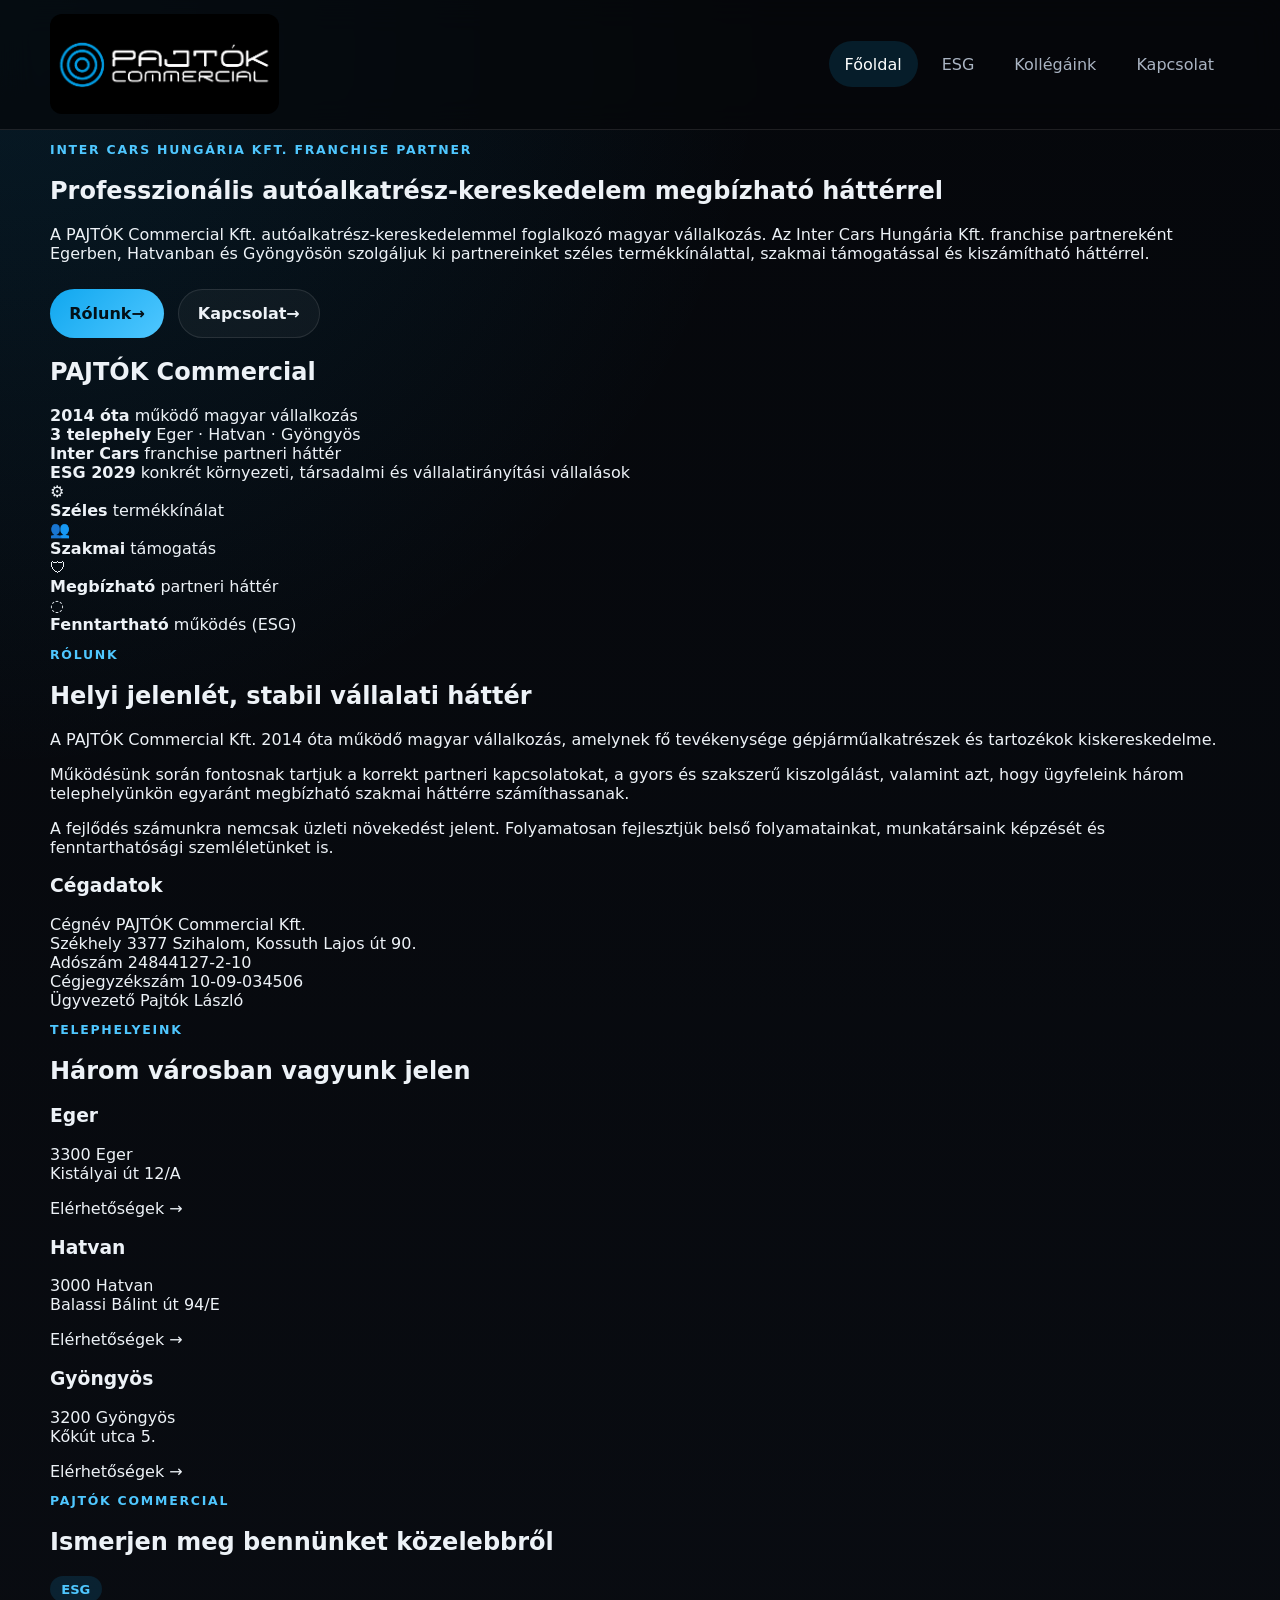
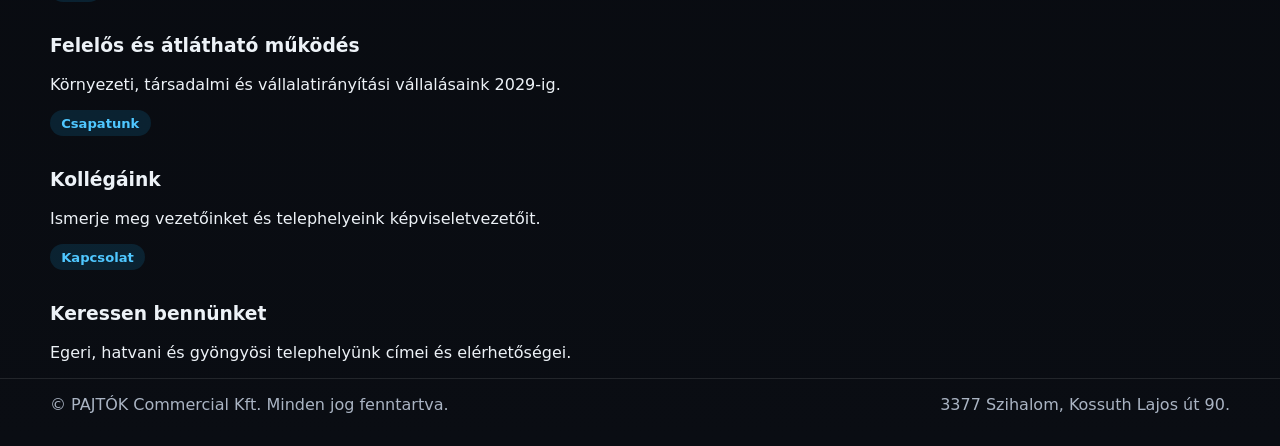
==== commit cd2c6aa9: "Update index.html" ====
--- a/index.html
+++ b/index.html
@@ -13,558 +13,512 @@
   />
 
   <link rel="stylesheet" href="styles.css" />
-
-  <style>
-
-    .home-hero {
-      padding: 5rem 0 4rem;
+</head>
+
+<body>
+
+  <header class="site-header">
+
+    <div class="container nav-wrap">
+
+      <a class="brand" href="index.html">
+        <img
+          src="logo.jpg"
+          alt="PAJTÓK Commercial Kft. logó"
+          class="brand-logo"
+        />
+      </a>
+
+      <button
+        class="menu-toggle"
+        type="button"
+        aria-label="Menü megnyitása"
+        aria-expanded="false"
+      >
+        ☰
+      </button>
+
+      <nav class="site-nav">
+        <a class="active" href="index.html">Főoldal</a>
+        <a href="esg.html">ESG</a>
+        <a href="kollegaink.html">Kollégáink</a>
+        <a href="kapcsolat.html">Kapcsolat</a>
+      </nav>
+
+    </div>
+
+  </header>
+
+
+  <main>
+
+    <!-- HERO -->
+
+    <section class="home-hero">
+
+      <div class="container home-hero-grid">
+
+        <div class="hero-copy">
+
+          <p class="eyebrow">
+            Inter Cars Hungária Kft. franchise partner
+          </p>
+
+          <h1>
+            Professzionális
+            autóalkatrész-kereskedelem
+            <span class="hero-highlight">
+              megbízható háttérrel
+            </span>
+          </h1>
+
+          <p class="home-lead">
+            A PAJTÓK Commercial Kft. autóalkatrész-kereskedelemmel
+            foglalkozó magyar vállalkozás. Az Inter Cars Hungária Kft.
+            franchise partnereként Egerben, Hatvanban és Gyöngyösön
+            szolgáljuk ki partnereinket széles termékkínálattal,
+            szakmai támogatással és kiszámítható háttérrel.
+          </p>
+
+          <div class="hero-actions">
+
+            <a class="btn btn-primary" href="#rolunk">
+              <span>Rólunk</span>
+              <span>→</span>
+            </a>
+
+            <a class="btn btn-secondary" href="kapcsolat.html">
+              <span>Kapcsolat</span>
+              <span>→</span>
+            </a>
+
+          </div>
+
+        </div>
+
+
+        <aside class="hero-info-card">
+
+          <h2>PAJTÓK Commercial</h2>
+
+          <div class="hero-stat">
+            <strong>2014 óta</strong>
+            <span>működő magyar vállalkozás</span>
+          </div>
+
+          <div class="hero-stat">
+            <strong>3 telephely</strong>
+            <span>Eger · Hatvan · Gyöngyös</span>
+          </div>
+
+          <div class="hero-stat">
+            <strong>Inter Cars</strong>
+            <span>franchise partneri háttér</span>
+          </div>
+
+          <div class="hero-stat">
+            <strong>ESG 2029</strong>
+            <span>
+              konkrét környezeti, társadalmi és
+              vállalatirányítási vállalások
+            </span>
+          </div>
+
+        </aside>
+
+      </div>
+
+
+      <!-- ALSÓ ELŐNY SÁV -->
+
+      <div class="container hero-benefits">
+
+        <div class="benefit-item">
+
+          <div class="benefit-icon">
+            ⚙
+          </div>
+
+          <div>
+            <strong>Széles</strong>
+            <span>termékkínálat</span>
+          </div>
+
+        </div>
+
+
+        <div class="benefit-item">
+
+          <div class="benefit-icon">
+            👥
+          </div>
+
+          <div>
+            <strong>Szakmai</strong>
+            <span>támogatás</span>
+          </div>
+
+        </div>
+
+
+        <div class="benefit-item">
+
+          <div class="benefit-icon">
+            🛡
+          </div>
+
+          <div>
+            <strong>Megbízható</strong>
+            <span>partneri háttér</span>
+          </div>
+
+        </div>
+
+
+        <div class="benefit-item">
+
+          <div class="benefit-icon">
+            ◌
+          </div>
+
+          <div>
+            <strong>Fenntartható</strong>
+            <span>működés (ESG)</span>
+          </div>
+
+        </div>
+
+      </div>
+
+    </section>
+
+
+
+    <!-- RÓLUNK -->
+
+    <section class="about-home" id="rolunk">
+
+      <div class="container about-grid">
+
+        <div class="about-copy">
+
+          <p class="eyebrow">
+            Rólunk
+          </p>
+
+          <h2>
+            Helyi jelenlét, stabil vállalati háttér
+          </h2>
+
+          <p>
+            A PAJTÓK Commercial Kft. 2014 óta működő magyar
+            vállalkozás, amelynek fő tevékenysége gépjárműalkatrészek
+            és tartozékok kiskereskedelme.
+          </p>
+
+          <p>
+            Működésünk során fontosnak tartjuk a korrekt partneri
+            kapcsolatokat, a gyors és szakszerű kiszolgálást,
+            valamint azt, hogy ügyfeleink három telephelyünkön
+            egyaránt megbízható szakmai háttérre számíthassanak.
+          </p>
+
+          <p>
+            A fejlődés számunkra nemcsak üzleti növekedést jelent.
+            Folyamatosan fejlesztjük belső folyamatainkat,
+            munkatársaink képzését és fenntarthatósági szemléletünket is.
+          </p>
+
+        </div>
+
+
+        <aside class="facts-card">
+
+          <h3>Cégadatok</h3>
+
+          <div class="fact-row">
+
+            <span class="fact-label">
+              Cégnév
+            </span>
+
+            <span class="fact-value">
+              PAJTÓK Commercial Kft.
+            </span>
+
+          </div>
+
+
+          <div class="fact-row">
+
+            <span class="fact-label">
+              Székhely
+            </span>
+
+            <span class="fact-value">
+              3377 Szihalom, Kossuth Lajos út 90.
+            </span>
+
+          </div>
+
+
+          <div class="fact-row">
+
+            <span class="fact-label">
+              Adószám
+            </span>
+
+            <span class="fact-value">
+              24844127-2-10
+            </span>
+
+          </div>
+
+
+          <div class="fact-row">
+
+            <span class="fact-label">
+              Cégjegyzékszám
+            </span>
+
+            <span class="fact-value">
+              10-09-034506
+            </span>
+
+          </div>
+
+
+          <div class="fact-row">
+
+            <span class="fact-label">
+              Ügyvezető
+            </span>
+
+            <span class="fact-value">
+              Pajtók László
+            </span>
+
+          </div>
+
+        </aside>
+
+      </div>
+
+    </section>
+
+
+
+    <!-- TELEPHELYEK -->
+
+    <section class="locations-home">
+
+      <div class="container">
+
+        <p class="eyebrow">
+          Telephelyeink
+        </p>
+
+        <h2>
+          Három városban vagyunk jelen
+        </h2>
+
+
+        <div class="location-grid-home">
+
+
+          <article class="location-home-card">
+
+            <h3>
+              Eger
+            </h3>
+
+            <p>
+              3300 Eger<br>
+              Kistályai út 12/A
+            </p>
+
+            <a href="kapcsolat.html">
+              Elérhetőségek →
+            </a>
+
+          </article>
+
+
+          <article class="location-home-card">
+
+            <h3>
+              Hatvan
+            </h3>
+
+            <p>
+              3000 Hatvan<br>
+              Balassi Bálint út 94/E
+            </p>
+
+            <a href="kapcsolat.html">
+              Elérhetőségek →
+            </a>
+
+          </article>
+
+
+          <article class="location-home-card">
+
+            <h3>
+              Gyöngyös
+            </h3>
+
+            <p>
+              3200 Gyöngyös<br>
+              Kőkút utca 5.
+            </p>
+
+            <a href="kapcsolat.html">
+              Elérhetőségek →
+            </a>
+
+          </article>
+
+
+        </div>
+
+      </div>
+
+    </section>
+
+
+
+    <!-- FONTOS OLDALAK -->
+
+    <section class="home-links">
+
+      <div class="container">
+
+        <p class="eyebrow">
+          PAJTÓK Commercial
+        </p>
+
+        <h2>
+          Ismerjen meg bennünket közelebbről
+        </h2>
+
+
+        <div class="home-links-grid">
+
+
+          <a
+            class="home-link-card"
+            href="esg.html"
+          >
+
+            <span class="pill">
+              ESG
+            </span>
+
+            <h3>
+              Felelős és átlátható működés
+            </h3>
+
+            <p>
+              Környezeti, társadalmi és vállalatirányítási
+              vállalásaink 2029-ig.
+            </p>
+
+          </a>
+
+
+          <a
+            class="home-link-card"
+            href="kollegaink.html"
+          >
+
+            <span class="pill">
+              Csapatunk
+            </span>
+
+            <h3>
+              Kollégáink
+            </h3>
+
+            <p>
+              Ismerje meg vezetőinket és telephelyeink
+              képviseletvezetőit.
+            </p>
+
+          </a>
+
+
+          <a
+            class="home-link-card"
+            href="kapcsolat.html"
+          >
+
+            <span class="pill">
+              Kapcsolat
+            </span>
+
+            <h3>
+              Keressen bennünket
+            </h3>
+
+            <p>
+              Egeri, hatvani és gyöngyösi telephelyünk
+              címei és elérhetőségei.
+            </p>
+
+          </a>
+
+
+        </div>
+
+      </div>
+
+    </section>
+
+  </main>
+
+
+
+  <footer class="site-footer">
+
+    <div class="container footer-wrap">
+
+      <span>
+        © PAJTÓK Commercial Kft. Minden jog fenntartva.
+      </span>
+
+      <span>
+        3377 Szihalom, Kossuth Lajos út 90.
+      </span>
+
+    </div>
+
+  </footer>
+
+
+  <script>
+
+    const toggle = document.querySelector('.menu-toggle');
+    const nav = document.querySelector('.site-nav');
+
+    if (toggle && nav) {
+
+      toggle.addEventListener('click', () => {
+
+        nav.classList.toggle('open');
+
+        toggle.setAttribute(
+          'aria-expanded',
+          nav.classList.contains('open')
+            ? 'true'
+            : 'false'
+        );
+
+      });
+
     }
 
-    .home-hero-grid {
-      display: grid;
-      grid-template-columns: 1.35fr 0.65fr;
-      gap: 2rem;
-      align-items: center;
-    }
-
-    .home-hero h1 {
-      font-size: clamp(2.7rem, 5.5vw, 5rem);
-      line-height: 1.02;
-      margin: 0 0 1.3rem;
-      letter-spacing: -0.045em;
-    }
-
-    .home-lead {
-      color: var(--muted);
-      font-size: 1.1rem;
-      line-height: 1.8;
-      max-width: 68ch;
-    }
-
-    .hero-info-card {
-      background:
-        linear-gradient(
-          145deg,
-          rgba(16, 167, 239, 0.12),
-          rgba(255,255,255,0.04)
-        );
-      border: 1px solid rgba(79, 199, 255, 0.18);
-      border-radius: 24px;
-      padding: 1.8rem;
-      box-shadow: var(--shadow);
-    }
-
-    .hero-info-card h2 {
-      margin-top: 0;
-      margin-bottom: 1.3rem;
-    }
-
-    .hero-stat {
-      padding: 1rem 0;
-      border-bottom: 1px solid rgba(255,255,255,0.08);
-    }
-
-    .hero-stat:last-child {
-      border-bottom: 0;
-      padding-bottom: 0;
-    }
-
-    .hero-stat:first-of-type {
-      padding-top: 0;
-    }
-
-    .hero-stat strong {
-      display: block;
-      color: var(--accent-2);
-      font-size: 1.15rem;
-      margin-bottom: 0.2rem;
-    }
-
-    .hero-stat span {
-      color: var(--muted);
-      line-height: 1.5;
-    }
-
-    .about-home {
-      padding: 4rem 0;
-      border-top: 1px solid rgba(255,255,255,0.05);
-    }
-
-    .about-grid {
-      display: grid;
-      grid-template-columns: 1.2fr 0.8fr;
-      gap: 2rem;
-      align-items: start;
-    }
-
-    .about-copy h2 {
-      font-size: clamp(2rem, 4vw, 3.3rem);
-      margin: 0 0 1.2rem;
-    }
-
-    .about-copy p {
-      color: var(--muted);
-      line-height: 1.8;
-      font-size: 1.02rem;
-    }
-
-    .facts-card {
-      background: rgba(255,255,255,0.05);
-      border: 1px solid rgba(255,255,255,0.10);
-      border-radius: 24px;
-      padding: 1.7rem;
-    }
-
-    .facts-card h3 {
-      margin-top: 0;
-    }
-
-    .fact-row {
-      padding: 0.9rem 0;
-      border-bottom: 1px solid rgba(255,255,255,0.08);
-    }
-
-    .fact-row:last-child {
-      border-bottom: 0;
-    }
-
-    .fact-label {
-      display: block;
-      color: var(--muted);
-      font-size: 0.8rem;
-      text-transform: uppercase;
-      letter-spacing: 0.08em;
-      margin-bottom: 0.25rem;
-    }
-
-    .fact-value {
-      color: var(--text);
-      font-weight: 700;
-    }
-
-    .locations-home {
-      padding: 4rem 0;
-    }
-
-    .locations-home h2 {
-      font-size: clamp(2rem, 4vw, 3rem);
-      margin-bottom: 1.5rem;
-    }
-
-    .location-grid-home {
-      display: grid;
-      grid-template-columns: repeat(3, 1fr);
-      gap: 1.3rem;
-    }
-
-    .location-home-card {
-      background: rgba(255,255,255,0.05);
-      border: 1px solid rgba(255,255,255,0.10);
-      border-radius: 22px;
-      padding: 1.5rem;
-    }
-
-    .location-home-card h3 {
-      margin: 0 0 0.7rem;
-      font-size: 1.4rem;
-    }
-
-    .location-home-card p {
-      color: var(--muted);
-      line-height: 1.6;
-    }
-
-    .location-home-card a {
-      color: var(--accent-2);
-      font-weight: 700;
-    }
-
-    .home-links {
-      padding: 4rem 0;
-      border-top: 1px solid rgba(255,255,255,0.05);
-    }
-
-    .home-links-grid {
-      display: grid;
-      grid-template-columns: repeat(3, 1fr);
-      gap: 1.3rem;
-    }
-
-    .home-link-card {
-      display: block;
-      background: rgba(255,255,255,0.05);
-      border: 1px solid rgba(255,255,255,0.10);
-      border-radius: 22px;
-      padding: 1.6rem;
-      transition: transform .2s ease, border-color .2s ease;
-    }
-
-    .home-link-card:hover {
-      transform: translateY(-3px);
-      border-color: rgba(79,199,255,0.30);
-    }
-
-    .home-link-card h3 {
-      margin-top: 0;
-    }
-
-    .home-link-card p {
-      color: var(--muted);
-      line-height: 1.6;
-    }
-
-    .site-footer {
-      margin-top: 2rem;
-    }
-
-    @media (max-width: 950px) {
-
-      .home-hero-grid,
-      .about-grid,
-      .location-grid-home,
-      .home-links-grid {
-        grid-template-columns: 1fr;
-      }
-
-    }
-
-  </style>
-</head>
-
-
-<body>
-
-<header class="site-header">
-
-  <div class="container nav-wrap">
-
-    <a class="brand" href="index.html">
-      <img
-        src="logo.jpg"
-        alt="PAJTÓK Commercial Kft. logó"
-        class="brand-logo"
-      />
-    </a>
-
-    <nav class="site-nav">
-      <a class="active" href="index.html">Főoldal</a>
-      <a href="esg.html">ESG</a>
-      <a href="kollegaink.html">Kollégáink</a>
-      <a href="kapcsolat.html">Kapcsolat</a>
-    </nav>
-
-  </div>
-
-</header>
-
-
-<main>
-
-  <!-- HERO -->
-
-  <section class="home-hero">
-
-    <div class="container home-hero-grid">
-
-      <div>
-
-        <p class="eyebrow">
-          Inter Cars Hungária Kft. franchise partner
-        </p>
-
-        <h1>
-          Professzionális autóalkatrész-kereskedelem megbízható háttérrel
-        </h1>
-
-        <p class="home-lead">
-          A PAJTÓK Commercial Kft. autóalkatrész-kereskedelemmel
-          foglalkozó magyar vállalkozás. Az Inter Cars Hungária Kft.
-          franchise partnereként Egerben, Hatvanban és Gyöngyösön
-          szolgáljuk ki partnereinket széles termékkínálattal,
-          szakmai támogatással és kiszámítható háttérrel.
-        </p>
-
-        <div class="hero-actions">
-
-          <a class="btn btn-primary" href="kapcsolat.html">
-            Telephelyeink
-          </a>
-
-          <a class="btn btn-secondary" href="esg.html">
-            ESG szemléletünk
-          </a>
-
-        </div>
-
-      </div>
-
-
-      <aside class="hero-info-card">
-
-        <h2>PAJTÓK Commercial</h2>
-
-        <div class="hero-stat">
-          <strong>2014 óta</strong>
-          <span>működő magyar vállalkozás</span>
-        </div>
-
-        <div class="hero-stat">
-          <strong>3 telephely</strong>
-          <span>Eger · Hatvan · Gyöngyös</span>
-        </div>
-
-        <div class="hero-stat">
-          <strong>Inter Cars</strong>
-          <span>franchise partneri háttér</span>
-        </div>
-
-        <div class="hero-stat">
-          <strong>ESG 2029</strong>
-          <span>konkrét környezeti, társadalmi és vállalatirányítási vállalások</span>
-        </div>
-
-      </aside>
-
-    </div>
-
-  </section>
-
-
-  <!-- RÓLUNK -->
-
-  <section class="about-home">
-
-    <div class="container about-grid">
-
-      <div class="about-copy">
-
-        <p class="eyebrow">Rólunk</p>
-
-        <h2>
-          Helyi jelenlét, stabil vállalati háttér
-        </h2>
-
-        <p>
-          A PAJTÓK Commercial Kft. 2014 óta működő magyar
-          vállalkozás, amelynek fő tevékenysége gépjárműalkatrészek
-          és tartozékok kiskereskedelme.
-        </p>
-
-        <p>
-          Működésünk során fontosnak tartjuk a korrekt partneri
-          kapcsolatokat, a gyors és szakszerű kiszolgálást,
-          valamint azt, hogy ügyfeleink három telephelyünkön
-          egyaránt megbízható szakmai háttérre számíthassanak.
-        </p>
-
-        <p>
-          A fejlődés számunkra nemcsak üzleti növekedést jelent.
-          Folyamatosan fejlesztjük belső folyamatainkat,
-          munkatársaink képzését és fenntarthatósági szemléletünket is.
-        </p>
-
-      </div>
-
-
-      <aside class="facts-card">
-
-        <h3>Cégadatok</h3>
-
-        <div class="fact-row">
-          <span class="fact-label">Cégnév</span>
-          <span class="fact-value">
-            PAJTÓK Commercial Kft.
-          </span>
-        </div>
-
-        <div class="fact-row">
-          <span class="fact-label">Székhely</span>
-          <span class="fact-value">
-            3377 Szihalom, Kossuth Lajos út 90.
-          </span>
-        </div>
-
-        <div class="fact-row">
-          <span class="fact-label">Adószám</span>
-          <span class="fact-value">
-            24844127-2-10
-          </span>
-        </div>
-
-        <div class="fact-row">
-          <span class="fact-label">Cégjegyzékszám</span>
-          <span class="fact-value">
-            10-09-034506
-          </span>
-        </div>
-
-        <div class="fact-row">
-          <span class="fact-label">Ügyvezető</span>
-          <span class="fact-value">
-            Pajtók László
-          </span>
-        </div>
-
-      </aside>
-
-    </div>
-
-  </section>
-
-
-  <!-- TELEPHELYEK -->
-
-  <section class="locations-home">
-
-    <div class="container">
-
-      <p class="eyebrow">Telephelyeink</p>
-
-      <h2>Három városban vagyunk jelen</h2>
-
-
-      <div class="location-grid-home">
-
-        <article class="location-home-card">
-
-          <h3>Eger</h3>
-
-          <p>
-            3300 Eger<br>
-            Kistályai út 12/A
-          </p>
-
-          <a href="kapcsolat.html">
-            Elérhetőségek →
-          </a>
-
-        </article>
-
-
-        <article class="location-home-card">
-
-          <h3>Hatvan</h3>
-
-          <p>
-            3000 Hatvan<br>
-            Balassi Bálint út 94/E
-          </p>
-
-          <a href="kapcsolat.html">
-            Elérhetőségek →
-          </a>
-
-        </article>
-
-
-        <article class="location-home-card">
-
-          <h3>Gyöngyös</h3>
-
-          <p>
-            3200 Gyöngyös<br>
-            Kőkút utca 5.
-          </p>
-
-          <a href="kapcsolat.html">
-            Elérhetőségek →
-          </a>
-
-        </article>
-
-      </div>
-
-    </div>
-
-  </section>
-
-
-  <!-- FONTOS OLDALAK -->
-
-  <section class="home-links">
-
-    <div class="container">
-
-      <p class="eyebrow">PAJTÓK Commercial</p>
-
-      <h2>
-        Ismerjen meg bennünket közelebbről
-      </h2>
-
-      <div class="home-links-grid">
-
-        <a class="home-link-card" href="esg.html">
-
-          <span class="pill">ESG</span>
-
-          <h3>
-            Felelős és átlátható működés
-          </h3>
-
-          <p>
-            Környezeti, társadalmi és vállalatirányítási
-            vállalásaink 2029-ig.
-          </p>
-
-        </a>
-
-
-        <a class="home-link-card" href="kollegaink.html">
-
-          <span class="pill">Csapatunk</span>
-
-          <h3>
-            Kollégáink
-          </h3>
-
-          <p>
-            Ismerje meg vezetőinket és telephelyeink
-            képviseletvezetőit.
-          </p>
-
-        </a>
-
-
-        <a class="home-link-card" href="kapcsolat.html">
-
-          <span class="pill">Kapcsolat</span>
-
-          <h3>
-            Keressen bennünket
-          </h3>
-
-          <p>
-            Egeri, hatvani és gyöngyösi telephelyünk
-            címei és elérhetőségei.
-          </p>
-
-        </a>
-
-      </div>
-
-    </div>
-
-  </section>
-
-</main>
-
-
-<footer class="site-footer">
-
-  <div class="container footer-wrap">
-
-    <span>
-      © PAJTÓK Commercial Kft. Minden jog fenntartva.
-    </span>
-
-    <span>
-      3377 Szihalom, Kossuth Lajos út 90.
-    </span>
-
-  </div>
-
-</footer>
-
+  </script>
 
 </body>
 
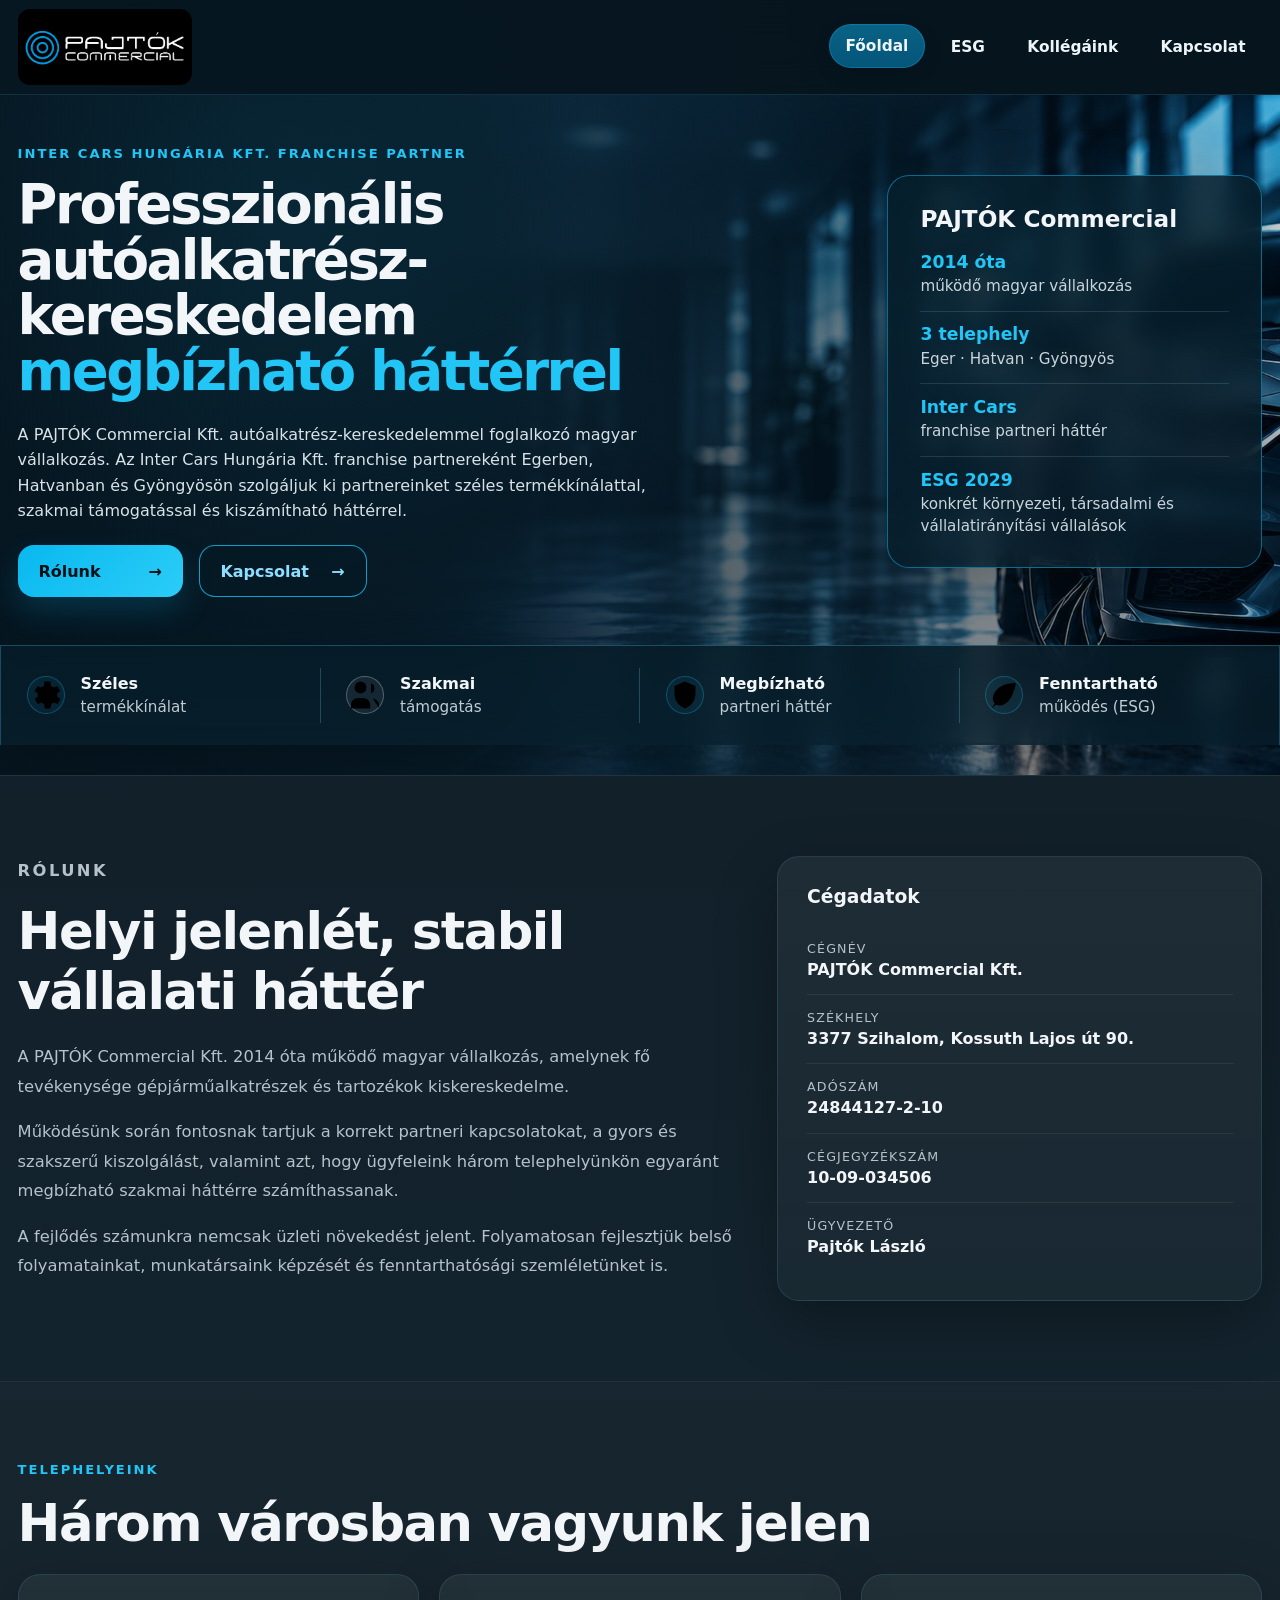
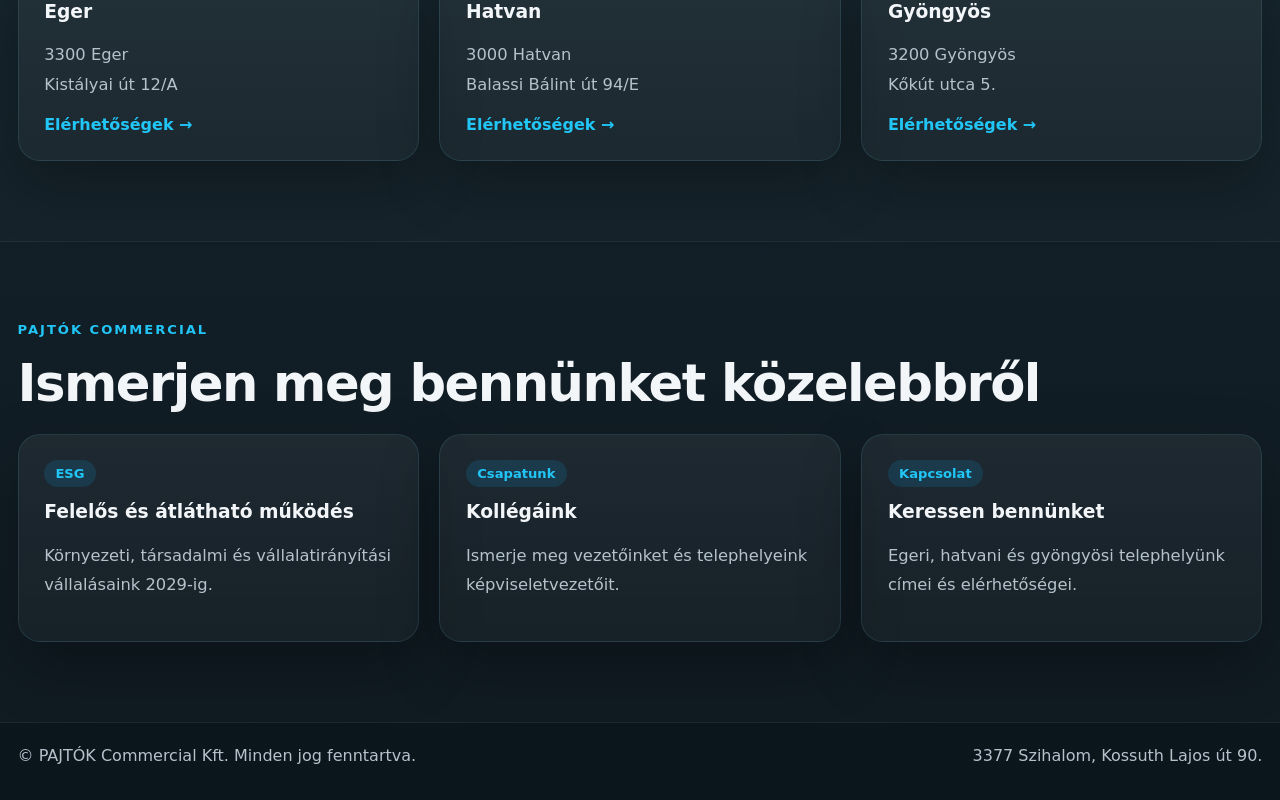
==== commit c1c20aea: "Update index.html" ====
--- a/index.html
+++ b/index.html
@@ -136,7 +136,10 @@
         <div class="benefit-item">
 
           <div class="benefit-icon">
-            ⚙
+            <svg viewBox="0 0 24 24" aria-hidden="true">
+              <path d="M12 15.5a3.5 3.5 0 1 0 0-7 3.5 3.5 0 0 0 0 7Z"/>
+              <path d="M19.4 13a7.9 7.9 0 0 0 .1-1 7.9 7.9 0 0 0-.1-1l2.1-1.6-2-3.4-2.5 1a8.5 8.5 0 0 0-1.7-1L15 3h-4l-.4 3a8.5 8.5 0 0 0-1.7 1l-2.5-1-2 3.4L6.6 11a7.9 7.9 0 0 0-.1 1c0 .34.03.67.1 1l-2.1 1.6 2 3.4 2.5-1a8.5 8.5 0 0 0 1.7 1l.4 3h4l.4-3a8.5 8.5 0 0 0 1.7-1l2.5 1 2-3.4L19.4 13Z"/>
+            </svg>
           </div>
 
           <div>
@@ -150,7 +153,12 @@
         <div class="benefit-item">
 
           <div class="benefit-icon">
-            👥
+            <svg viewBox="0 0 24 24" aria-hidden="true">
+              <path d="M9 11a4 4 0 1 0 0-8 4 4 0 0 0 0 8Z"/>
+              <path d="M2.5 21v-2.2A4.8 4.8 0 0 1 7.3 14h3.4a4.8 4.8 0 0 1 4.8 4.8V21"/>
+              <path d="M16 4.2a3.5 3.5 0 0 1 0 6.6"/>
+              <path d="M17.2 14.3A4.8 4.8 0 0 1 21.5 19v2"/>
+            </svg>
           </div>
 
           <div>
@@ -164,7 +172,10 @@
         <div class="benefit-item">
 
           <div class="benefit-icon">
-            🛡
+            <svg viewBox="0 0 24 24" aria-hidden="true">
+              <path d="M12 3 19 6v5c0 4.8-2.8 8.1-7 10-4.2-1.9-7-5.2-7-10V6l7-3Z"/>
+              <path d="m9 12 2 2 4-4"/>
+            </svg>
           </div>
 
           <div>
@@ -178,7 +189,10 @@
         <div class="benefit-item">
 
           <div class="benefit-icon">
-            ◌
+            <svg viewBox="0 0 24 24" aria-hidden="true">
+              <path d="M20 4C13 4 7 6.5 5 12c-1.5 4 1 7 4 7 5 0 9-5 11-15Z"/>
+              <path d="M4 21c2-5 6-9 12-12"/>
+            </svg>
           </div>
 
           <div>
--- a/styles.css
+++ b/styles.css
@@ -1,166 +1,980 @@
 :root {
-  --bg: #06070a;
-  --bg-soft: #0e1118;
-  --panel: rgba(255, 255, 255, 0.06);
-  --panel-strong: rgba(255, 255, 255, 0.09);
-  --text: #edf2f7;
-  --muted: #aab4c3;
-  --line: rgba(255, 255, 255, 0.10);
-  --accent: #10a7ef;
-  --accent-2: #4fc7ff;
-  --shadow: 0 20px 50px rgba(0,0,0,.35);
-  --radius: 24px;
-  --container: 1180px;
-}
-
-* { box-sizing: border-box; }
-html { scroll-behavior: smooth; }
+  --bg: #0f1c25;
+  --bg-soft: #152733;
+  --text: #f3f6f8;
+  --muted: #b5c2cc;
+  --accent: #08aeea;
+  --accent-2: #21c6f7;
+  --line: rgba(86, 198, 255, 0.20);
+  --line-soft: rgba(255, 255, 255, 0.08);
+  --shadow: 0 22px 60px rgba(0, 0, 0, 0.30);
+  --container: 1380px;
+}
+
+
+/* ALAPOK */
+
+* {
+  box-sizing: border-box;
+}
+
+html {
+  scroll-behavior: smooth;
+}
+
 body {
   margin: 0;
-  font-family: 'Inter', system-ui, sans-serif;
-  background:
-    radial-gradient(circle at top left, rgba(16, 167, 239, 0.12), transparent 32%),
-    linear-gradient(180deg, #05070b 0%, #0a0d13 100%);
+  font-family:
+    Inter,
+    ui-sans-serif,
+    system-ui,
+    -apple-system,
+    BlinkMacSystemFont,
+    "Segoe UI",
+    sans-serif;
+
   color: var(--text);
-}
-
-a { color: inherit; text-decoration: none; }
-img { max-width: 100%; display: block; }
+
+  background:
+    radial-gradient(
+      circle at top left,
+      rgba(16, 167, 239, 0.10),
+      transparent 30%
+    ),
+    linear-gradient(
+      180deg,
+      #0f1b24 0%,
+      #13232d 55%,
+      #101a21 100%
+    );
+}
+
+a {
+  color: inherit;
+  text-decoration: none;
+}
+
+img {
+  max-width: 100%;
+  display: block;
+}
 
 .container {
-  width: min(calc(100% - 2rem), var(--container));
+  width: min(
+    calc(100% - 2.2rem),
+    var(--container)
+  );
+
   margin: 0 auto;
 }
+
+
+
+/* FEJLÉC */
 
 .site-header {
   position: sticky;
   top: 0;
-  z-index: 20;
-  backdrop-filter: blur(16px);
-  background: rgba(6, 7, 10, 0.72);
-  border-bottom: 1px solid var(--line);
+
+  z-index: 50;
+
+  backdrop-filter: blur(18px);
+
+  background:
+    rgba(5, 20, 30, 0.82);
+
+  border-bottom:
+    1px solid rgba(77, 185, 240, 0.16);
 }
 
 .nav-wrap {
+  min-height: 114px;
+
   display: flex;
   align-items: center;
   justify-content: space-between;
+
   gap: 1rem;
-  padding: 0.9rem 0;
+}
+
+.brand {
+  background: transparent;
+  padding: 0;
 }
 
 .brand-logo {
-  height: 100px;
+  height: 92px;
   width: auto;
+
   object-fit: contain;
+
   border-radius: 12px;
 }
 
 .site-nav {
   display: flex;
-  gap: 0.5rem;
+  align-items: center;
+
+  gap: 0.75rem;
+
   flex-wrap: wrap;
 }
 
 .site-nav a {
-  padding: 0.85rem 1rem;
+  padding:
+    0.95rem
+    1.2rem;
+
   border-radius: 999px;
-  color: var(--muted);
-  transition: 0.25s ease;
+
+  color: #eef5f8;
+
+  font-weight: 700;
+
+  transition:
+    background 0.22s ease,
+    transform 0.22s ease,
+    color 0.22s ease;
 }
 
 .site-nav a:hover,
 .site-nav a.active {
-  color: white;
-  background: rgba(16, 167, 239, 0.14);
+  background:
+    linear-gradient(
+      180deg,
+      rgba(10, 164, 221, 0.54),
+      rgba(6, 111, 158, 0.72)
+    );
+
+  box-shadow:
+    inset 0 0 0 1px
+    rgba(41, 205, 255, 0.24);
+
+  transform:
+    translateY(-1px);
 }
 
 .menu-toggle {
   display: none;
-  border: 1px solid var(--line);
-  background: transparent;
+
+  border:
+    1px solid var(--line);
+
+  background:
+    rgba(7, 25, 37, 0.90);
+
   color: white;
+
   border-radius: 14px;
-  padding: 0.6rem 0.8rem;
+
+  padding:
+    0.65rem
+    0.85rem;
+
   font-size: 1.1rem;
 }
+
+
+
+/* HERO */
+
+.home-hero {
+  position: relative;
+
+  isolation: isolate;
+
+  min-height: 770px;
+
+  padding:
+    5rem 0
+    2.4rem;
+
+  background:
+    linear-gradient(
+      90deg,
+      rgba(6, 24, 35, 0.98) 0%,
+      rgba(7, 28, 40, 0.92) 35%,
+      rgba(7, 30, 42, 0.58) 60%,
+      rgba(7, 28, 40, 0.12) 100%
+    ),
+    url("hero-car.jpg")
+    center right /
+    cover
+    no-repeat;
+
+  overflow: hidden;
+}
+
+
+/* finom fényréteg a háttér fölött */
+
+.home-hero::after {
+  content: "";
+
+  position: absolute;
+
+  inset: 0;
+
+  z-index: -1;
+
+  pointer-events: none;
+
+  background:
+    radial-gradient(
+      circle at 22% 18%,
+      rgba(24, 190, 246, 0.08),
+      transparent 32%
+    ),
+    linear-gradient(
+      180deg,
+      rgba(4, 13, 20, 0.02),
+      rgba(3, 13, 20, 0.20)
+    );
+}
+
+
+.home-hero-grid {
+  display: grid;
+
+  grid-template-columns:
+    minmax(0, 1.18fr)
+    minmax(310px, 0.72fr);
+
+  gap:
+    clamp(
+      2.5rem,
+      6vw,
+      6rem
+    );
+
+  align-items: center;
+}
+
+
+.hero-copy {
+  max-width: 800px;
+}
+
+
+.eyebrow {
+  color: var(--accent-2);
+
+  text-transform: uppercase;
+
+  letter-spacing: 0.15em;
+
+  font-size: 0.82rem;
+
+  font-weight: 800;
+
+  margin:
+    0 0
+    1rem;
+}
+
+
+.home-hero h1 {
+  max-width: 820px;
+
+  margin: 0;
+
+  font-size:
+    clamp(
+      3rem,
+      5.8vw,
+      5.25rem
+    );
+
+  line-height: 0.98;
+
+  letter-spacing: -0.055em;
+
+  font-weight: 800;
+}
+
+
+.hero-highlight {
+  display: block;
+
+  color: var(--accent-2);
+}
+
+
+.home-lead {
+  margin:
+    1.6rem 0 0;
+
+  max-width: 700px;
+
+  color: #d9e2e8;
+
+  font-size: 1.08rem;
+
+  line-height: 1.7;
+}
+
+
+
+/* HERO GOMBOK */
+
+.hero-actions {
+  display: flex;
+
+  gap: 1rem;
+
+  flex-wrap: wrap;
+
+  margin-top: 1.8rem;
+}
+
+
+.btn {
+  display: inline-flex;
+
+  align-items: center;
+
+  justify-content: space-between;
+
+  min-width: 170px;
+
+  gap: 1.4rem;
+
+  padding:
+    1rem
+    1.35rem;
+
+  border-radius: 16px;
+
+  font-weight: 800;
+
+  transition:
+    transform 0.2s ease,
+    box-shadow 0.2s ease,
+    background 0.2s ease;
+}
+
+
+.btn:hover {
+  transform:
+    translateY(-2px);
+}
+
+
+.btn-primary {
+  color: #021018;
+
+  background:
+    linear-gradient(
+      135deg,
+      #09b8ef,
+      #2bcdf7
+    );
+
+  box-shadow:
+    0 14px 30px
+    rgba(0, 180, 238, 0.18);
+}
+
+
+.btn-primary:hover {
+  box-shadow:
+    0 16px 36px
+    rgba(0, 180, 238, 0.30);
+}
+
+
+.btn-secondary {
+  color: #8fddff;
+
+  background:
+    rgba(6, 27, 39, 0.58);
+
+  border:
+    1px solid
+    rgba(19, 198, 249, 0.78);
+}
+
+
+.btn-secondary:hover {
+  background:
+    rgba(9, 50, 69, 0.78);
+}
+
+
+
+/* JOBB OLDALI PAJTÓK KÁRTYA */
+
+.hero-info-card {
+  background:
+    linear-gradient(
+      160deg,
+      rgba(6, 31, 44, 0.86),
+      rgba(7, 27, 40, 0.80)
+    );
+
+  border:
+    1px solid
+    rgba(19, 191, 244, 0.48);
+
+  border-radius: 24px;
+
+  padding:
+    2rem
+    2.1rem;
+
+  box-shadow:
+    0 28px 70px
+    rgba(0, 0, 0, 0.30);
+
+  backdrop-filter:
+    blur(12px);
+}
+
+
+.hero-info-card h2 {
+  margin:
+    0 0
+    1.4rem;
+
+  font-size: 1.65rem;
+}
+
+
+.hero-stat {
+  padding:
+    1rem 0;
+
+  border-bottom:
+    1px solid
+    rgba(178, 228, 249, 0.14);
+}
+
+
+.hero-stat:first-of-type {
+  padding-top: 0;
+}
+
+
+.hero-stat:last-child {
+  border-bottom: 0;
+
+  padding-bottom: 0;
+}
+
+
+.hero-stat strong {
+  display: block;
+
+  color: var(--accent-2);
+
+  font-size: 1.2rem;
+
+  margin-bottom: 0.2rem;
+}
+
+
+.hero-stat span {
+  color: #c9d5dc;
+
+  line-height: 1.5;
+}
+
+
+
+/* ALSÓ 4 ELEMES SÁV */
+
+.hero-benefits {
+  margin-top: 3rem;
+
+  display: grid;
+
+  grid-template-columns:
+    repeat(4, 1fr);
+
+  overflow: hidden;
+
+  border:
+    1px solid
+    rgba(83, 197, 248, 0.28);
+
+  border-radius: 22px;
+
+  background:
+    linear-gradient(
+      180deg,
+      rgba(6, 28, 40, 0.88),
+      rgba(8, 31, 44, 0.80)
+    );
+
+  backdrop-filter:
+    blur(14px);
+
+  box-shadow:
+    0 22px 55px
+    rgba(0, 0, 0, 0.24);
+}
+
+
+.benefit-item {
+  position: relative;
+
+  display: flex;
+
+  align-items: center;
+
+  gap: 1rem;
+
+  min-height: 104px;
+
+  padding:
+    1.25rem
+    1.8rem;
+}
+
+
+.benefit-item:not(:last-child)::after {
+  content: "";
+
+  position: absolute;
+
+  right: 0;
+
+  top: 22%;
+
+  bottom: 22%;
+
+  width: 1px;
+
+  background:
+    rgba(112, 205, 245, 0.26);
+}
+
+
+.benefit-icon {
+  flex:
+    0 0 auto;
+
+  color:
+    var(--accent-2);
+
+  font-size: 2rem;
+
+  line-height: 1;
+}
+
+
+.benefit-item strong {
+  display: block;
+
+  font-size: 1.05rem;
+
+  margin-bottom: 0.25rem;
+}
+
+
+.benefit-item span:last-child {
+  color: #c0ccd4;
+}
+
+
+
+/* RÓLUNK */
+
+.about-home {
+  padding:
+    5rem 0;
+
+  border-top:
+    1px solid
+    var(--line-soft);
+}
+
+
+.about-grid {
+  display: grid;
+
+  grid-template-columns:
+    1.2fr
+    0.8fr;
+
+  gap: 2rem;
+
+  align-items: start;
+}
+
+
+.about-copy h2,
+.locations-home h2,
+.home-links h2 {
+  font-size:
+    clamp(
+      2rem,
+      4vw,
+      3.2rem
+    );
+
+  margin:
+    0 0
+    1.3rem;
+
+  letter-spacing: -0.03em;
+}
+
+
+.about-copy p,
+.location-home-card p,
+.home-link-card p {
+  color: var(--muted);
+
+  line-height: 1.8;
+
+  font-size: 1.02rem;
+}
+
+
+
+/* CÉGADAT KÁRTYA */
+
+.facts-card {
+  background:
+    linear-gradient(
+      180deg,
+      rgba(255, 255, 255, 0.055),
+      rgba(255, 255, 255, 0.028)
+    );
+
+  border:
+    1px solid
+    rgba(122, 211, 247, 0.13);
+
+  border-radius: 22px;
+
+  box-shadow:
+    var(--shadow);
+
+  padding: 1.8rem;
+}
+
+
+.facts-card h3 {
+  margin-top: 0;
+}
+
+
+.fact-row {
+  padding:
+    0.95rem 0;
+
+  border-bottom:
+    1px solid
+    rgba(255, 255, 255, 0.07);
+}
+
+
+.fact-row:last-child {
+  border-bottom: 0;
+}
+
+
+.fact-label {
+  display: block;
+
+  color:
+    var(--muted);
+
+  font-size: 0.79rem;
+
+  text-transform: uppercase;
+
+  letter-spacing: 0.09em;
+
+  margin-bottom: 0.25rem;
+}
+
+
+.fact-value {
+  color:
+    var(--text);
+
+  font-weight: 750;
+}
+
+
+
+/* TELEPHELYEK */
+
+.locations-home {
+  padding:
+    5rem 0;
+
+  background:
+    rgba(255, 255, 255, 0.015);
+
+  border-top:
+    1px solid
+    rgba(255, 255, 255, 0.05);
+
+  border-bottom:
+    1px solid
+    rgba(255, 255, 255, 0.05);
+}
+
+
+.location-grid-home {
+  display: grid;
+
+  grid-template-columns:
+    repeat(3, 1fr);
+
+  gap: 1.3rem;
+}
+
+
+.location-home-card {
+  padding: 1.6rem;
+
+  background:
+    linear-gradient(
+      180deg,
+      rgba(255, 255, 255, 0.055),
+      rgba(255, 255, 255, 0.028)
+    );
+
+  border:
+    1px solid
+    rgba(122, 211, 247, 0.13);
+
+  border-radius: 22px;
+
+  box-shadow:
+    var(--shadow);
+}
+
+
+.location-home-card h3 {
+  margin-top: 0;
+}
+
+
+.location-home-card a {
+  color:
+    var(--accent-2);
+
+  font-weight: 800;
+}
+
+
+
+/* FONTOS OLDALAK */
+
+.home-links {
+  padding:
+    5rem 0;
+}
+
+
+.home-links-grid {
+  display: grid;
+
+  grid-template-columns:
+    repeat(3, 1fr);
+
+  gap: 1.3rem;
+}
+
+
+.home-link-card {
+  display: block;
+
+  padding: 1.6rem;
+
+  background:
+    linear-gradient(
+      180deg,
+      rgba(255, 255, 255, 0.055),
+      rgba(255, 255, 255, 0.028)
+    );
+
+  border:
+    1px solid
+    rgba(122, 211, 247, 0.13);
+
+  border-radius: 22px;
+
+  box-shadow:
+    var(--shadow);
+
+  transition:
+    transform 0.2s ease,
+    border-color 0.2s ease,
+    background 0.2s ease;
+}
+
+
+.home-link-card:hover {
+  transform:
+    translateY(-4px);
+
+  border-color:
+    rgba(79, 199, 255, 0.32);
+
+  background:
+    linear-gradient(
+      180deg,
+      rgba(16, 167, 239, 0.08),
+      rgba(255, 255, 255, 0.035)
+    );
+}
+
+
+.home-link-card h3 {
+  margin-top: 0;
+}
+
+
+.pill {
+  display: inline-block;
+
+  margin-bottom: 0.9rem;
+
+  padding:
+    0.35rem
+    0.7rem;
+
+  border-radius: 999px;
+
+  background:
+    rgba(16, 167, 239, 0.15);
+
+  color:
+    var(--accent-2);
+
+  font-size: 0.82rem;
+
+  font-weight: 800;
+}
+
+
+
+/* FOOTER */
+
+.site-footer {
+  border-top:
+    1px solid
+    var(--line-soft);
+
+  padding:
+    1.4rem 0
+    2.2rem;
+
+  background:
+    rgba(5, 16, 23, 0.45);
+}
+
+
+.footer-wrap {
+  display: flex;
+
+  justify-content: space-between;
+
+  gap: 1rem;
+
+  flex-wrap: wrap;
+
+  color:
+    var(--muted);
+}
+
+
+
+/* ========================================================= */
+/* A TÖBBI OLDAL KOMPONENSEI */
+/* ========================================================= */
 
 .hero,
 .page-hero {
-  padding: 5rem 0 3rem;
-}
+  padding:
+    5rem 0
+    3rem;
+}
+
 
 .hero-grid,
 .split,
 .contact-grid {
   display: grid;
-  grid-template-columns: 1.2fr 0.8fr;
+
+  grid-template-columns:
+    1.2fr
+    0.8fr;
+
   gap: 2rem;
+
   align-items: center;
 }
+
 
 .hero h1,
 .page-hero h1 {
-  font-size: clamp(2.3rem, 5vw, 4.5rem);
+  font-size:
+    clamp(
+      2.3rem,
+      5vw,
+      4.5rem
+    );
+
   line-height: 1.02;
-  margin: 0 0 1rem;
-  letter-spacing: -0.04em;
-}
-
-.eyebrow {
-  color: var(--accent-2);
-  text-transform: uppercase;
-  letter-spacing: 0.14em;
-  font-size: 0.78rem;
-  font-weight: 700;
-  margin-bottom: 0.75rem;
-}
+
+  margin:
+    0 0
+    1rem;
+
+  letter-spacing:
+    -0.04em;
+}
+
 
 .lead {
   font-size: 1.08rem;
+
   line-height: 1.8;
-  color: var(--muted);
+
+  color:
+    var(--muted);
+
   max-width: 62ch;
 }
 
-.narrow { max-width: 54ch; }
-.small-hero { padding-bottom: 1rem; }
-
-.hero-actions {
-  display: flex;
-  gap: 0.85rem;
-  flex-wrap: wrap;
-  margin-top: 1.6rem;
-}
-
-.btn {
-  display: inline-flex;
-  align-items: center;
-  justify-content: center;
-  padding: 0.9rem 1.2rem;
-  border-radius: 999px;
-  font-weight: 700;
-  transition: transform .2s ease, opacity .2s ease, background .2s ease;
-}
-
-.btn:hover { transform: translateY(-1px); }
-.btn-primary {
-  background: linear-gradient(135deg, var(--accent), var(--accent-2));
-  color: #031018;
-}
-.btn-secondary {
-  border: 1px solid var(--line);
-  background: rgba(255,255,255,.04);
-}
+
+.narrow {
+  max-width: 54ch;
+}
+
+
+.small-hero {
+  padding-bottom: 1rem;
+}
+
+
+
+/* KÁRTYÁK */
 
 .glass,
 .card,
 .team-card {
-  background: var(--panel);
-  border: 1px solid var(--line);
-  border-radius: var(--radius);
-  box-shadow: var(--shadow);
-}
+  background:
+    rgba(255, 255, 255, 0.055);
+
+  border:
+    1px solid
+    var(--line);
+
+  border-radius: 24px;
+
+  box-shadow:
+    var(--shadow);
+}
+
 
 .hero-card,
 .card,
@@ -168,208 +982,762 @@
   padding: 1.6rem;
 }
 
+
 .section {
-  padding: 2.2rem 0 4rem;
-}
+  padding:
+    2.2rem 0
+    4rem;
+}
+
 
 .section-alt {
-  background: linear-gradient(180deg, rgba(255,255,255,0.02), rgba(255,255,255,0));
-  border-top: 1px solid rgba(255,255,255,0.04);
-  border-bottom: 1px solid rgba(255,255,255,0.04);
-}
-
-.section-heading { margin-bottom: 1.5rem; }
+  background:
+    linear-gradient(
+      180deg,
+      rgba(255, 255, 255, 0.02),
+      rgba(255, 255, 255, 0)
+    );
+
+  border-top:
+    1px solid
+    rgba(255, 255, 255, 0.08);
+
+  border-bottom:
+    1px solid
+    rgba(255, 255, 255, 0.08);
+}
+
+
+.section-heading {
+  margin-bottom: 1.5rem;
+}
+
+
 .section-heading h2,
-.split h2 { font-size: clamp(1.8rem, 3vw, 2.7rem); margin: 0; }
+.split h2 {
+  font-size:
+    clamp(
+      1.8rem,
+      3vw,
+      2.7rem
+    );
+
+  margin: 0;
+}
+
 
 .cards.three {
   display: grid;
-  grid-template-columns: repeat(3, 1fr);
+
+  grid-template-columns:
+    repeat(3, 1fr);
+
   gap: 1.2rem;
 }
+
 
 .card h3,
 .team-card h3,
-.hero-card h2 { margin-top: 0; }
+.hero-card h2 {
+  margin-top: 0;
+}
+
+
 .card p,
 .team-card p,
 .split p,
 .hero-card li,
 .styled-list li,
-.accent-card li { color: var(--muted); line-height: 1.75; }
+.accent-card li {
+  color:
+    var(--muted);
+
+  line-height: 1.75;
+}
+
 
 .check-list,
 .styled-list,
 .accent-card ol {
   margin: 0;
+
   padding-left: 1.2rem;
 }
 
-.pill {
-  display: inline-block;
-  margin-bottom: 0.9rem;
-  padding: 0.35rem 0.7rem;
-  border-radius: 999px;
-  background: rgba(16, 167, 239, 0.14);
-  color: var(--accent-2);
-  font-size: 0.82rem;
-  font-weight: 700;
-}
 
 .accent-card {
-  background: linear-gradient(180deg, rgba(16,167,239,.12), rgba(255,255,255,.04));
-}
+  background:
+    linear-gradient(
+      180deg,
+      rgba(16, 167, 239, 0.12),
+      rgba(255, 255, 255, 0.04)
+    );
+}
+
+
+
+/* KOLLÉGÁK */
 
 .team-card {
   text-align: center;
 }
 
+
 .avatar {
   width: 74px;
+
   height: 74px;
-  margin: 0 auto 1rem;
+
+  margin:
+    0 auto
+    1rem;
+
   border-radius: 50%;
-  background: linear-gradient(135deg, var(--accent), var(--accent-2));
-  color: #031018;
+
+  background:
+    linear-gradient(
+      135deg,
+      var(--accent),
+      var(--accent-2)
+    );
+
+  color:
+    #031018;
+
   display: grid;
+
   place-items: center;
+
   font-weight: 800;
+
   font-size: 1.15rem;
 }
 
+
 .role {
-  color: var(--accent-2) !important;
+  color:
+    var(--accent-2)
+    !important;
+
   font-weight: 600;
 }
 
-.contact-grid { 
-  display: grid; 
-  grid-template-columns: repeat(3, 1fr); 
-  gap: 20px; 
-  margin-top: 30px; 
+
+
+/* KAPCSOLAT */
+
+.contact-grid {
+  display: grid;
+
+  grid-template-columns:
+    repeat(3, 1fr);
+
+  gap: 24px;
+
+  margin-top: 30px;
+
   align-items: stretch;
 }
 
 
-.contact-card h2 { margin-top: 0; }
+.contact-card {
+  background:
+    rgba(255, 255, 255, 0.04);
+
+  padding: 20px;
+
+  border-radius: 16px;
+
+  border:
+    1px solid
+    rgba(255, 255, 255, 0.08);
+
+  display: flex;
+
+  flex-direction: column;
+}
+
+
+.contact-card h2 {
+  margin-top: 0;
+
+  margin-bottom: 10px;
+}
+
+
 .contact-list {
   display: grid;
+
   gap: 1rem;
 }
+
+
 .contact-label {
   display: block;
-  color: var(--muted);
+
+  color:
+    var(--muted);
+
   font-size: 0.82rem;
+
   margin-bottom: 0.25rem;
+
   text-transform: uppercase;
+
   letter-spacing: 0.08em;
 }
+
+
+.contact-card a {
+  color:
+    var(--accent-2);
+}
+
+
+.contact-card iframe {
+  width: 100%;
+
+  height: 250px;
+
+  border: 0;
+
+  border-radius: 12px;
+
+  margin-top: auto;
+}
+
 
 .contact-form {
   display: grid;
+
   gap: 1rem;
 }
+
 
 .contact-form label {
   display: grid;
+
   gap: 0.5rem;
-  color: var(--muted);
+
+  color:
+    var(--muted);
+
   font-weight: 500;
 }
+
 
 .contact-form input,
 .contact-form textarea {
   width: 100%;
-  border: 1px solid var(--line);
+
+  border:
+    1px solid
+    var(--line);
+
   border-radius: 18px;
-  background: rgba(255,255,255,0.04);
-  color: white;
-  padding: 0.95rem 1rem;
-  font: inherit;
-}
+
+  background:
+    rgba(255, 255, 255, 0.04);
+
+  color:
+    white;
+
+  padding:
+    0.95rem
+    1rem;
+
+  font:
+    inherit;
+}
+
 
 .form-note {
   margin-top: 0.9rem;
-  color: var(--muted);
+
+  color:
+    var(--muted);
+
   font-size: 0.92rem;
 }
 
-.site-footer {
-  border-top: 1px solid var(--line);
-  padding: 1rem 0 2rem;
-}
-
-.footer-wrap {
-  display: flex;
-  justify-content: space-between;
-  gap: 1rem;
-  flex-wrap: wrap;
-  color: var(--muted);
-}
+
+
+/* ========================================================= */
+/* TABLET */
+/* ========================================================= */
+
+@media (max-width: 1100px) {
+
+  .home-hero {
+    min-height: auto;
+
+    background-position:
+      68% center;
+  }
+
+
+  .home-hero-grid {
+    grid-template-columns:
+      1fr
+      0.72fr;
+
+    gap: 2rem;
+  }
+
+
+  .hero-benefits {
+    grid-template-columns:
+      repeat(2, 1fr);
+  }
+
+
+  .benefit-item:nth-child(2)::after {
+    display: none;
+  }
+
+}
+
+
+
+/* ========================================================= */
+/* MOBIL / KISEBB TABLET */
+/* ========================================================= */
 
 @media (max-width: 920px) {
+
+  .nav-wrap {
+    min-height: 92px;
+  }
+
+
+  .brand-logo {
+    height: 74px;
+  }
+
+
+  .menu-toggle {
+    display:
+      inline-block;
+  }
+
+
+  .site-nav {
+    display: none;
+
+    position: absolute;
+
+    left: 1rem;
+
+    right: 1rem;
+
+    top:
+      calc(100% + 0.5rem);
+
+    flex-direction:
+      column;
+
+    padding: 0.8rem;
+
+    background:
+      rgba(8, 25, 36, 0.98);
+
+    border:
+      1px solid
+      var(--line);
+
+    border-radius: 20px;
+  }
+
+
+  .site-nav.open {
+    display: flex;
+  }
+
+
+  .home-hero {
+    padding-top:
+      4rem;
+
+    background:
+      linear-gradient(
+        180deg,
+        rgba(6, 24, 35, 0.97) 0%,
+        rgba(6, 24, 35, 0.90) 55%,
+        rgba(6, 24, 35, 0.75) 100%
+      ),
+      url("hero-car.jpg")
+      72% center /
+      cover
+      no-repeat;
+  }
+
+
+  .home-hero-grid,
+  .about-grid,
+  .location-grid-home,
+  .home-links-grid,
   .hero-grid,
   .split,
   .contact-grid,
   .cards.three {
+
+    grid-template-columns:
+      1fr;
+  }
+
+
+  .hero-copy {
+    max-width:
+      760px;
+  }
+
+
+  .hero-info-card {
+    max-width:
+      560px;
+  }
+
+}
+
+
+
+/* ========================================================= */
+/* MOBIL */
+/* ========================================================= */
+
+@media (max-width: 640px) {
+
+  .container {
+    width:
+      min(
+        calc(100% - 1.3rem),
+        var(--container)
+      );
+  }
+
+
+  .home-hero {
+    padding:
+      3rem 0
+      1rem;
+  }
+
+
+  .home-hero h1 {
+    font-size:
+      clamp(
+        2.6rem,
+        13vw,
+        4.2rem
+      );
+  }
+
+
+  .home-lead {
+    font-size:
+      1rem;
+  }
+
+
+  .hero-actions {
+    flex-direction:
+      column;
+  }
+
+
+  .btn {
+    width: 100%;
+  }
+
+
+  .hero-benefits {
+    grid-template-columns:
+      1fr;
+
+    margin-top:
+      2rem;
+  }
+
+
+  .benefit-item::after {
+    display:
+      none
+      !important;
+  }
+
+
+  .benefit-item {
+    min-height:
+      auto;
+
+    padding:
+      1rem
+      1.2rem;
+
+    border-bottom:
+      1px solid
+      rgba(112, 205, 245, 0.14);
+  }
+
+
+  .benefit-item:last-child {
+    border-bottom: 0;
+  }
+
+
+  .about-home,
+  .locations-home,
+  .home-links {
+    padding:
+      3.5rem 0;
+  }
+
+}
+/* =========================================================
+   FŐOLDAL HERO – referencia finomhangolás
+   ========================================================= */
+
+.site-header .nav-wrap {
+  min-height: 110px;
+}
+
+.brand-logo {
+  height: 86px;
+}
+
+
+/* HERO MAGASSÁG ÉS ELRENDEZÉS */
+
+.home-hero {
+  min-height: 680px;
+  padding: 4rem 0 0;
+  background-position: center right;
+}
+
+.home-hero-grid {
+  grid-template-columns: minmax(0, 1.25fr) 375px;
+  gap: 4.5rem;
+  align-items: center;
+}
+
+
+/* BAL OLDALI SZÖVEG */
+
+.hero-copy {
+  max-width: 690px;
+}
+
+.home-hero h1 {
+  max-width: 680px;
+  font-size: clamp(3rem, 4.25vw, 4.25rem);
+  line-height: 1.02;
+  letter-spacing: -0.045em;
+}
+
+.hero-highlight {
+  white-space: nowrap;
+}
+
+.home-lead {
+  max-width: 650px;
+  font-size: 1rem;
+  line-height: 1.6;
+  margin-top: 1.4rem;
+}
+
+
+/* JOBB OLDALI INFORMÁCIÓS KÁRTYA */
+
+.hero-info-card {
+  width: 100%;
+  max-width: 375px;
+  padding: 1.8rem 2rem;
+  border-radius: 22px;
+}
+
+.hero-info-card h2 {
+  font-size: 1.45rem;
+  margin-bottom: 1.25rem;
+}
+
+.hero-stat {
+  padding: 0.8rem 0;
+}
+
+.hero-stat strong {
+  font-size: 1.08rem;
+}
+
+.hero-stat span {
+  font-size: 0.95rem;
+}
+
+
+/* GOMBOK */
+
+.hero-actions {
+  margin-top: 1.5rem;
+}
+
+.btn {
+  min-width: 165px;
+  padding: 0.95rem 1.3rem;
+}
+
+
+/* ALSÓ 4 ELEMES SÁV */
+
+.hero-benefits {
+  margin-top: 3rem;
+  min-height: 100px;
+  border-radius: 0;
+  border-left: 1px solid rgba(83, 197, 248, 0.28);
+  border-right: 1px solid rgba(83, 197, 248, 0.28);
+  border-bottom: 0;
+  width: 100%;
+}
+
+.benefit-item {
+  min-height: 98px;
+  padding: 1rem 1.6rem;
+}
+
+.benefit-item strong {
+  font-size: 1rem;
+}
+
+.benefit-item span:last-child {
+  font-size: 0.95rem;
+}
+
+
+/* NAGY KIJELZŐN NE LEGYEN TÚL NAGY */
+
+@media (min-width: 1500px) {
+
+  .home-hero h1 {
+    font-size: 4.25rem;
+  }
+
+  .hero-copy {
+    max-width: 700px;
+  }
+
+}
+
+
+/* TABLET */
+
+@media (max-width: 1100px) {
+
+  .hero-highlight {
+    white-space: normal;
+  }
+
+  .home-hero-grid {
+    grid-template-columns: 1fr 340px;
+    gap: 2rem;
+  }
+
+}
+
+
+/* MOBIL */
+
+@media (max-width: 920px) {
+
+  .home-hero {
+    min-height: auto;
+    padding: 3.5rem 0 1.5rem;
+  }
+
+  .home-hero-grid {
     grid-template-columns: 1fr;
   }
 
-  .menu-toggle { display: inline-block; }
-  .site-nav {
-    display: none;
-    position: absolute;
-    left: 1rem;
-    right: 1rem;
-    top: calc(100% + 0.5rem);
-    flex-direction: column;
-    padding: 0.8rem;
-    background: rgba(8, 10, 15, 0.98);
-    border: 1px solid var(--line);
-    border-radius: 20px;
-  }
-  .site-nav.open { display: flex; }
-}
-.brand {
-background: transparent;
-  padding: 0;
-  border-radius: 0;
-}
-.contact-grid {
+  .hero-info-card {
+    max-width: 100%;
+  }
+
+}
+/* =========================================================
+   FEJLÉC + NAVIGÁCIÓ FINOMHANGOLÁS
+   ========================================================= */
+
+.site-header .nav-wrap {
+  min-height: 94px;
+}
+
+.brand-logo {
+  height: 76px;
+}
+
+.site-nav {
+  gap: 0.55rem;
+}
+
+.site-nav a {
+  padding: 0.8rem 1.05rem;
+  font-size: 0.96rem;
+}
+
+.site-nav a:hover,
+.site-nav a.active {
+  box-shadow:
+    inset 0 0 0 1px rgba(41, 205, 255, 0.22),
+    0 6px 18px rgba(0, 0, 0, 0.12);
+}
+
+
+/* HERO KICSIT FELJEBB ÉS KOMPAKTABB */
+
+.home-hero {
+  padding-top: 3.2rem;
+}
+
+.home-hero-grid {
+  gap: 3.8rem;
+}
+
+.hero-actions {
+  margin-top: 1.35rem;
+}
+
+
+/* ALSÓ 4 ELEMES SÁV – EGYSÉGES IKONMEGJELENÉS */
+
+.benefit-icon {
+  width: 38px;
+  height: 38px;
   display: grid;
-  grid-template-columns: repeat(3, 1fr);
-  gap: 24px;
-  margin-top: 30px;
-}
-
-.contact-card { 
-  background: rgba(255,255,255,0.04); 
-  padding: 20px; 
-  border-radius: 16px; 
-  border: 1px solid rgba(255,255,255,0.08);
-
-  display: flex;
-  flex-direction: column;
-}
-
-.contact-card h2 {
-  margin-bottom: 10px;
-}
-
-.contact-card a {
-  color: #4fd1ff;
-  text-decoration: none;
-}
-
-.contact-card iframe { 
-  width: 100%; 
-  height: 250px; 
-  border: 0; 
-  border-radius: 12px;
-  margin-top: auto;
-}
-@media (max-width: 768px) {
-  .contact-grid {
-    grid-template-columns: 1fr;
-  }
-}
+  place-items: center;
+  border: 1px solid rgba(33, 198, 247, 0.28);
+  border-radius: 50%;
+  color: var(--accent-2);
+  font-size: 1.2rem;
+  background: rgba(33, 198, 247, 0.05);
+}
+
+
+/* A LILA EMOJI HATÁS CSÖKKENTÉSE */
+
+.benefit-item:nth-child(2) .benefit-icon {
+  filter: grayscale(1) brightness(1.8) saturate(0);
+}
+
+
+/* TELEFONON MARADJON ARÁNYOS */
+
+@media (max-width: 920px) {
+  .site-header .nav-wrap {
+    min-height: 82px;
+  }
+
+  .brand-logo {
+    height: 66px;
+  }
+
+  .site-nav a {
+    font-size: 0.94rem;
+  }
+}
